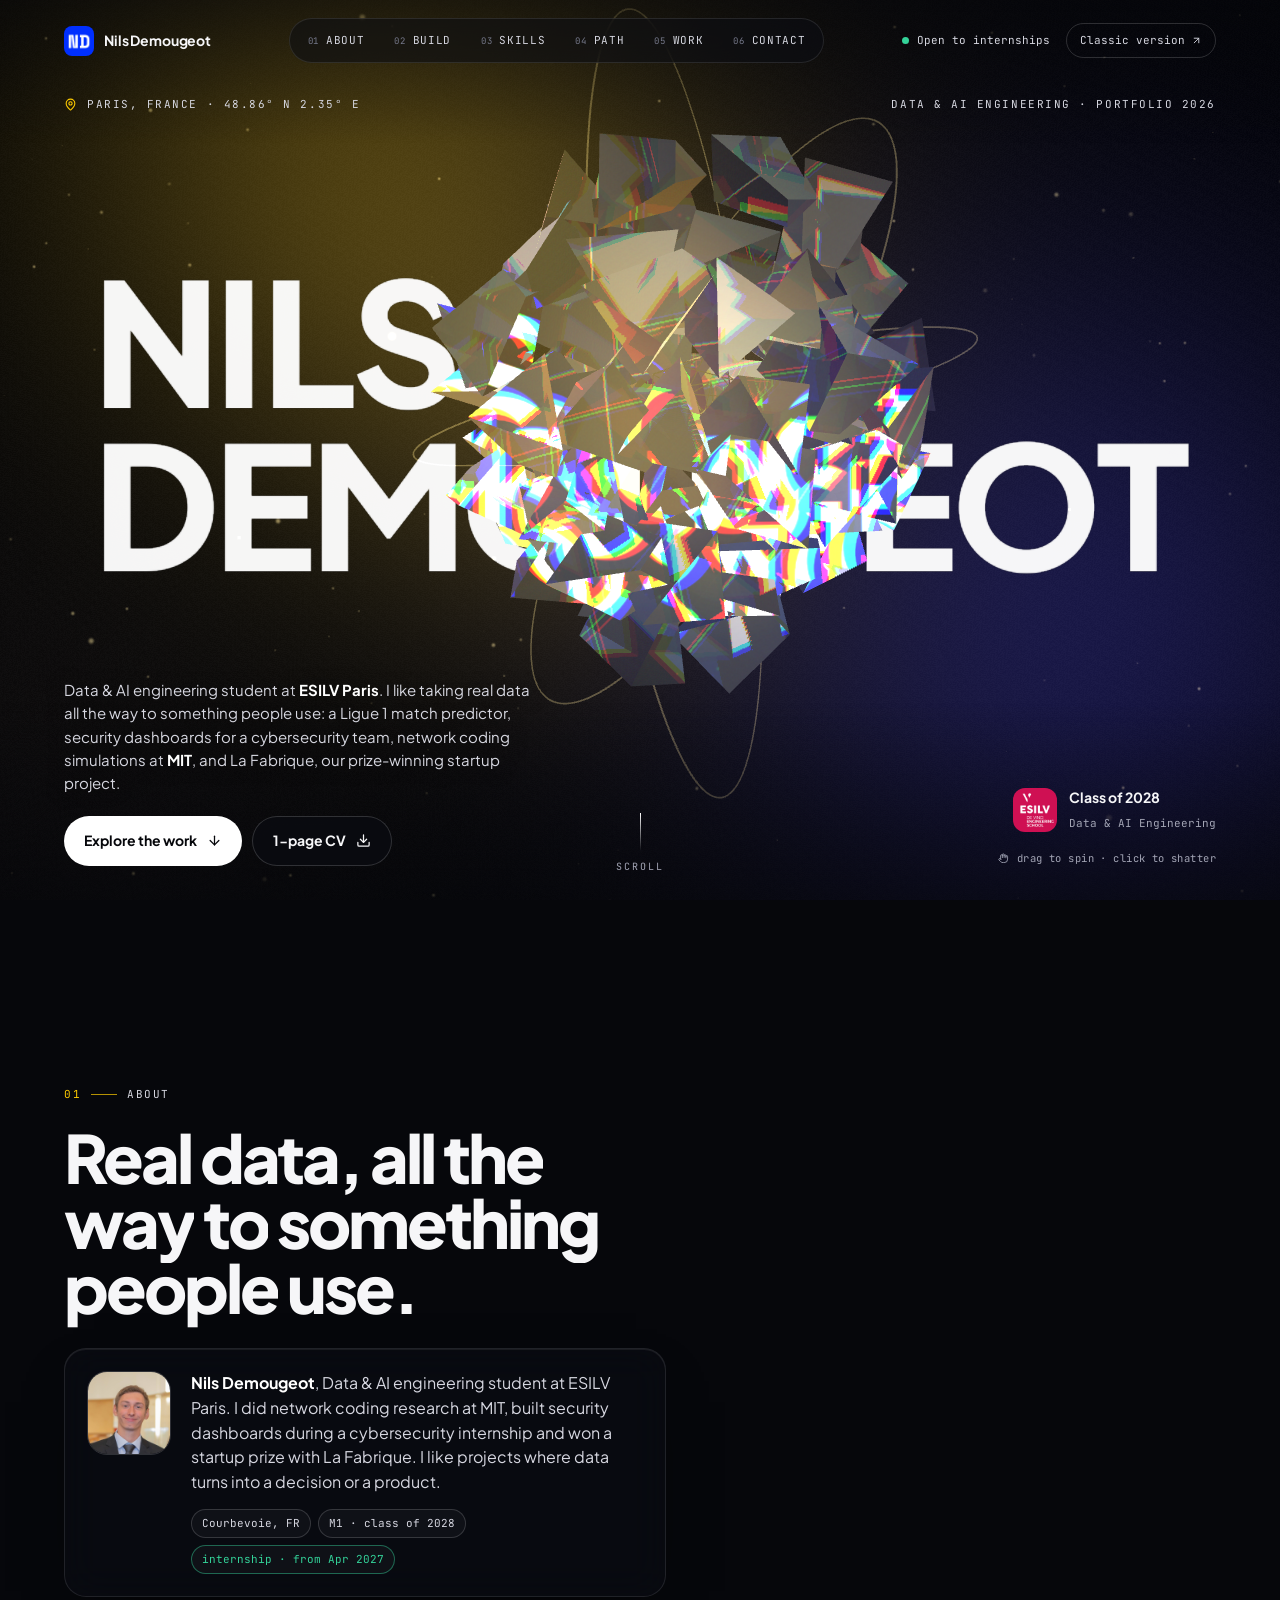
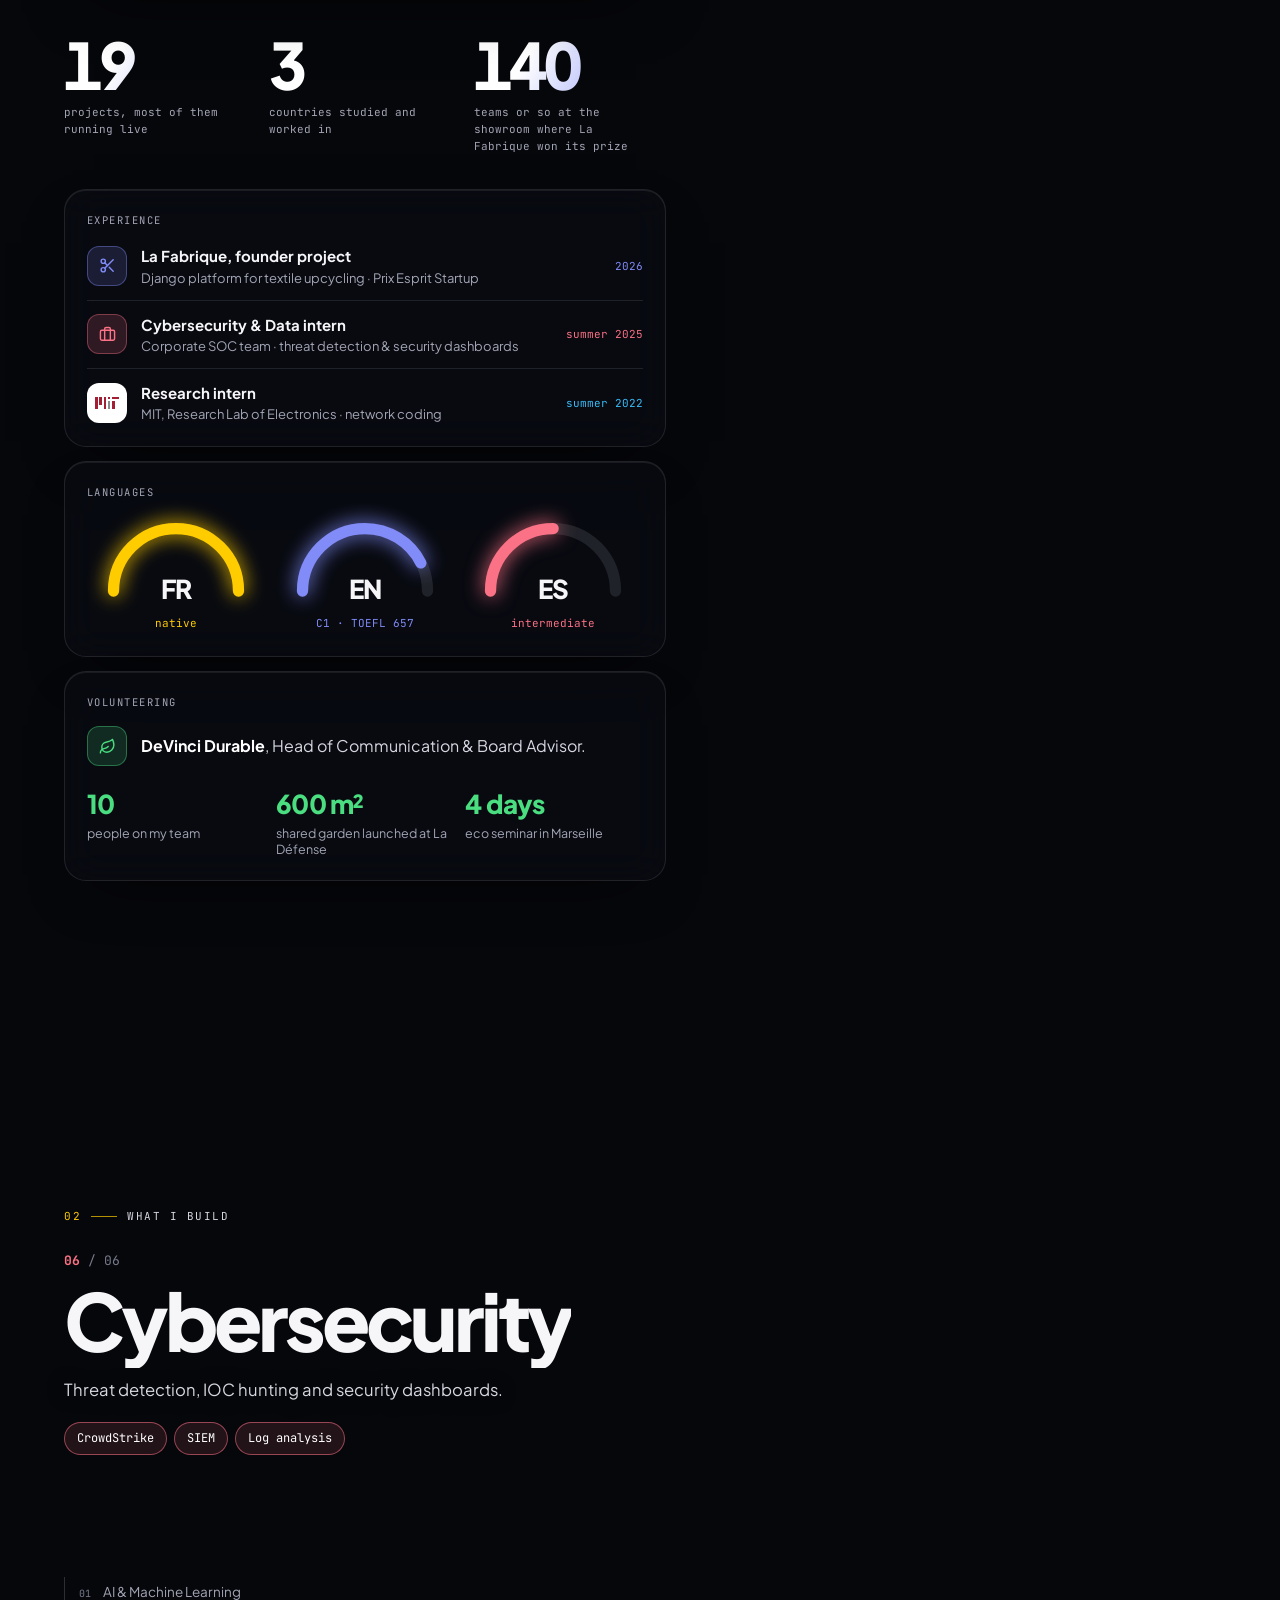
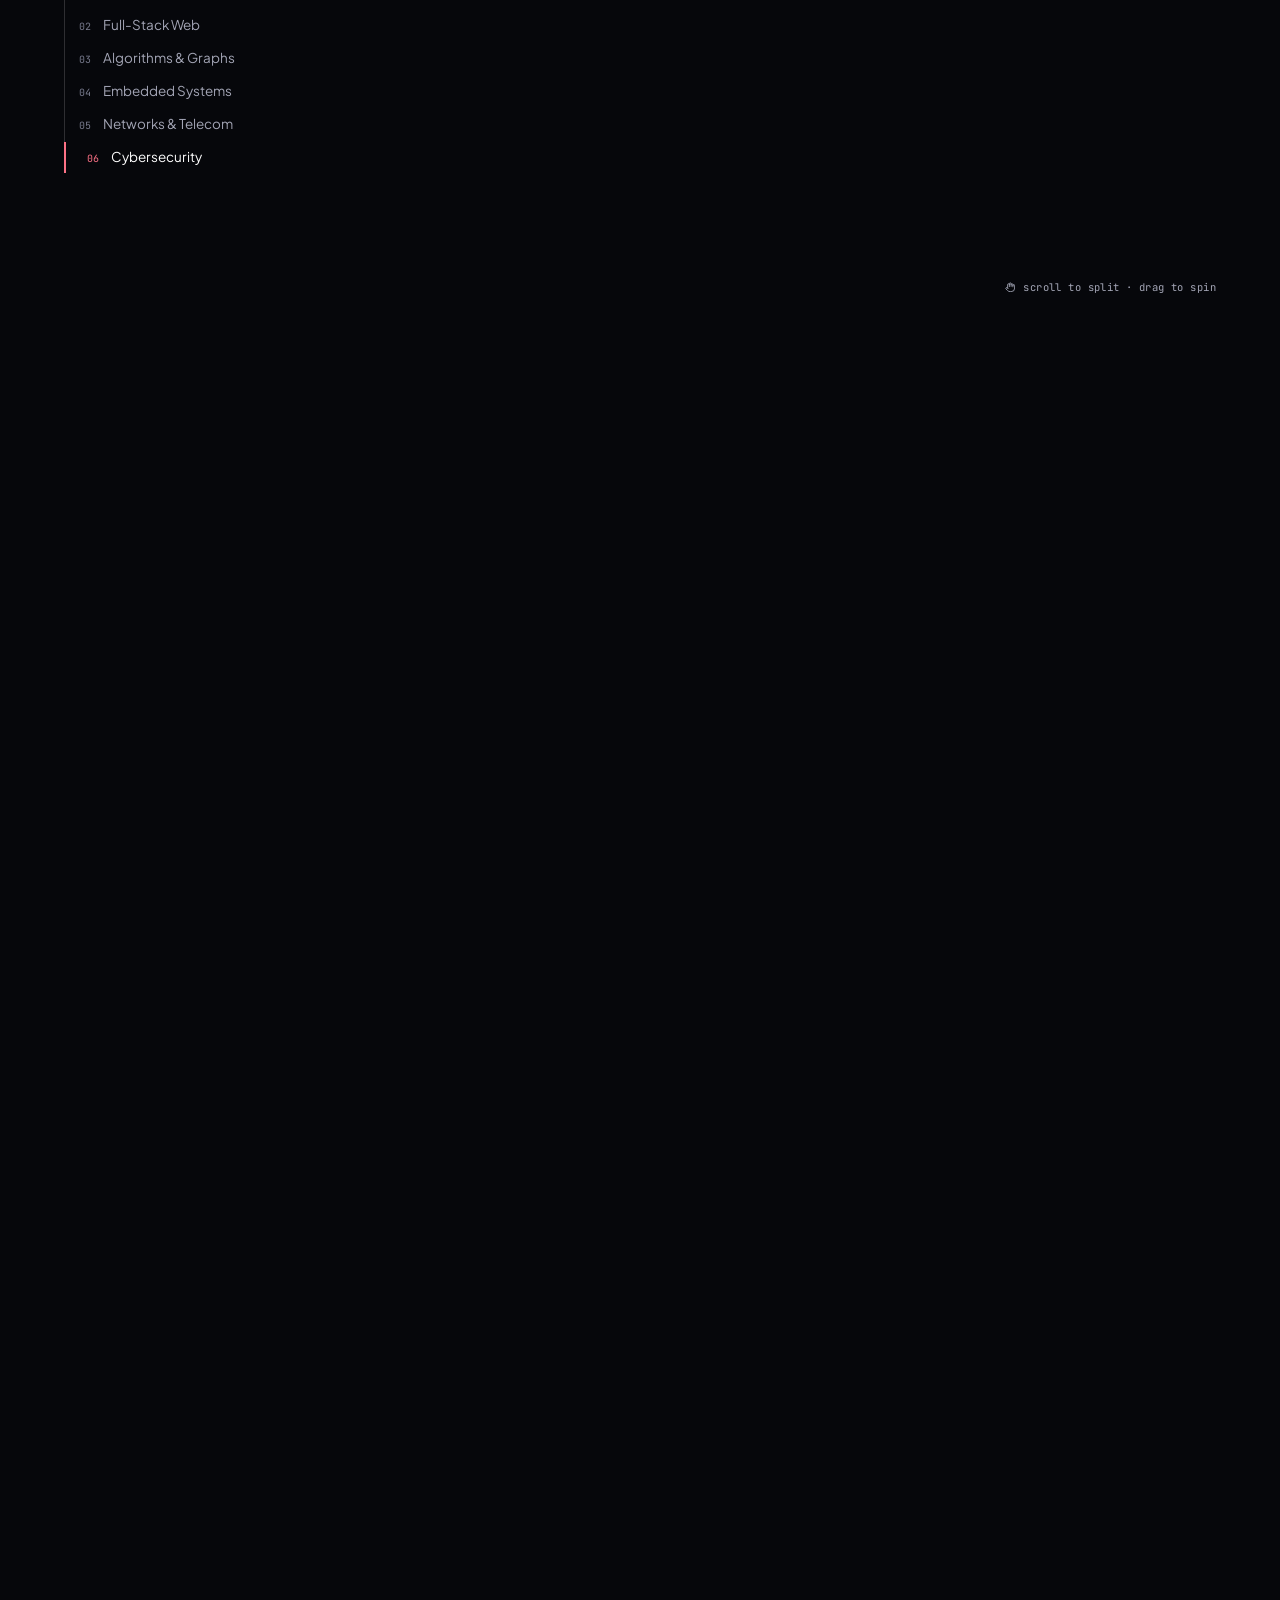
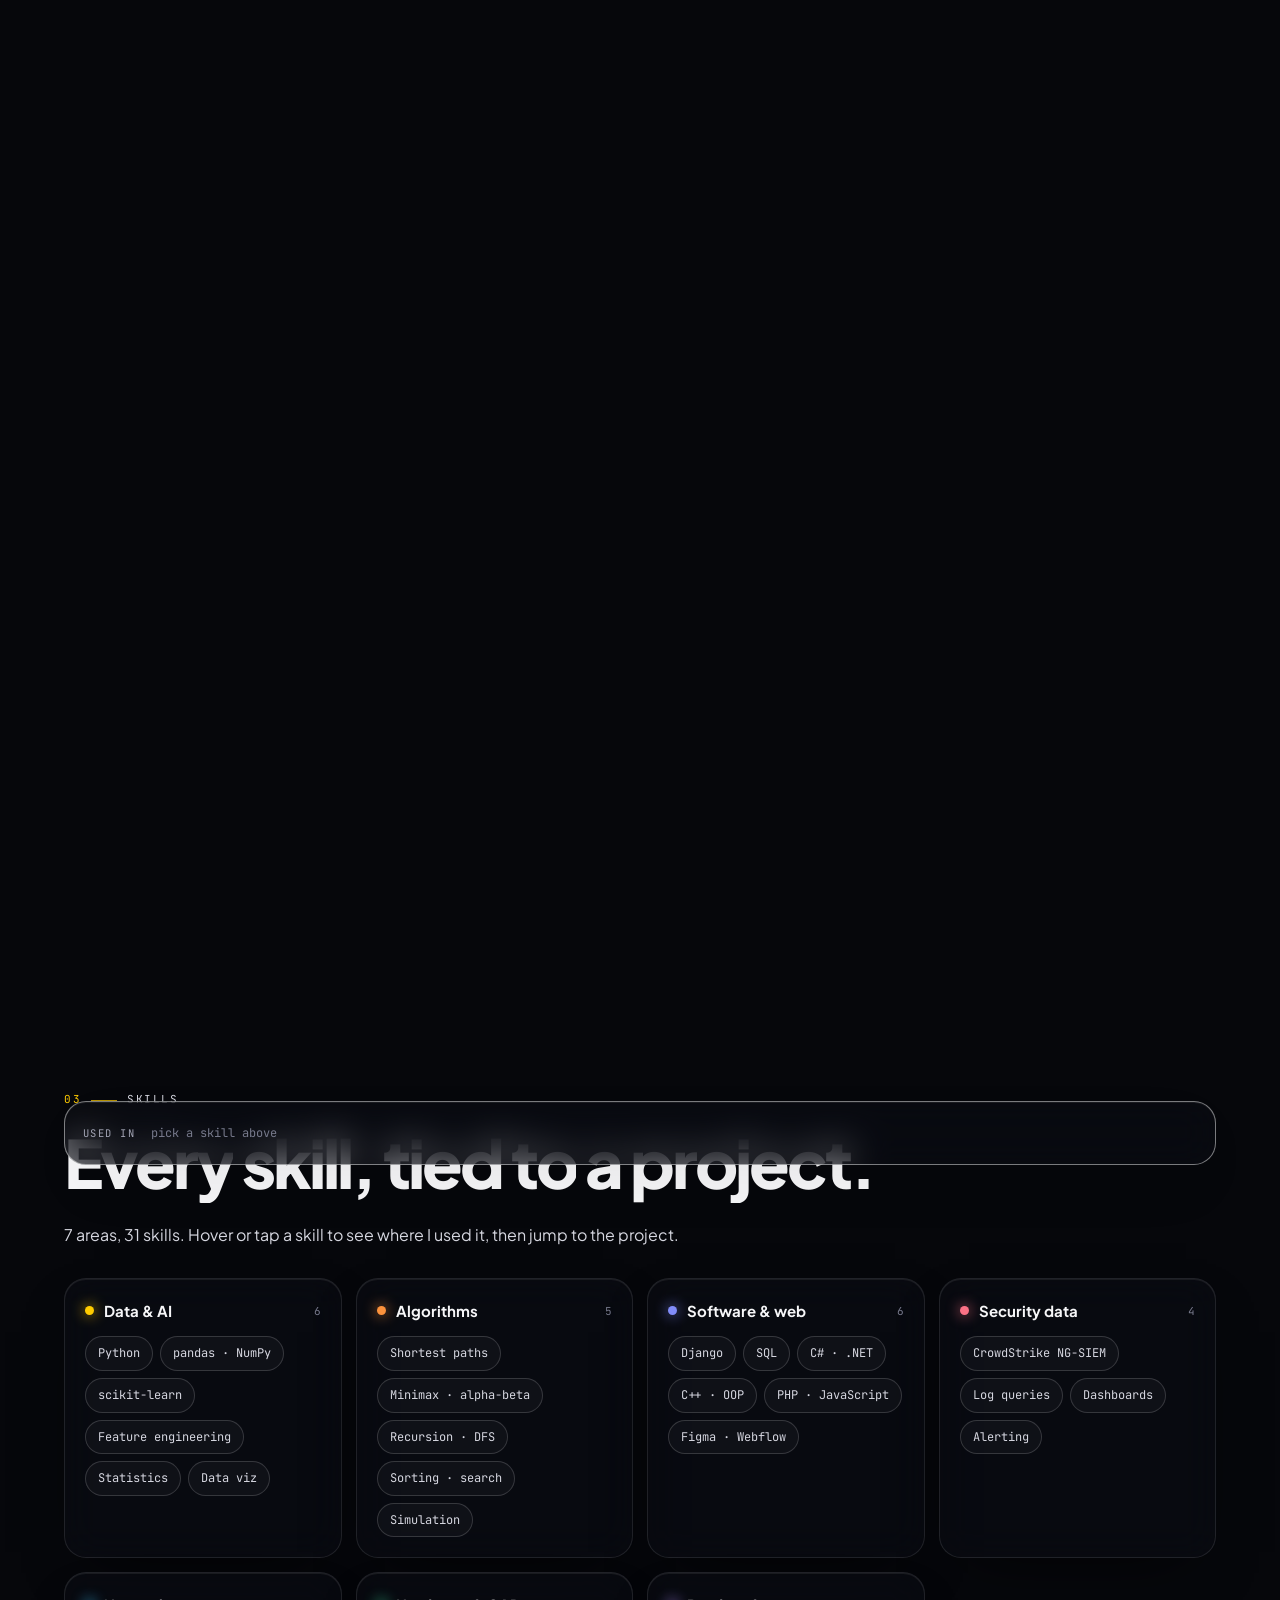
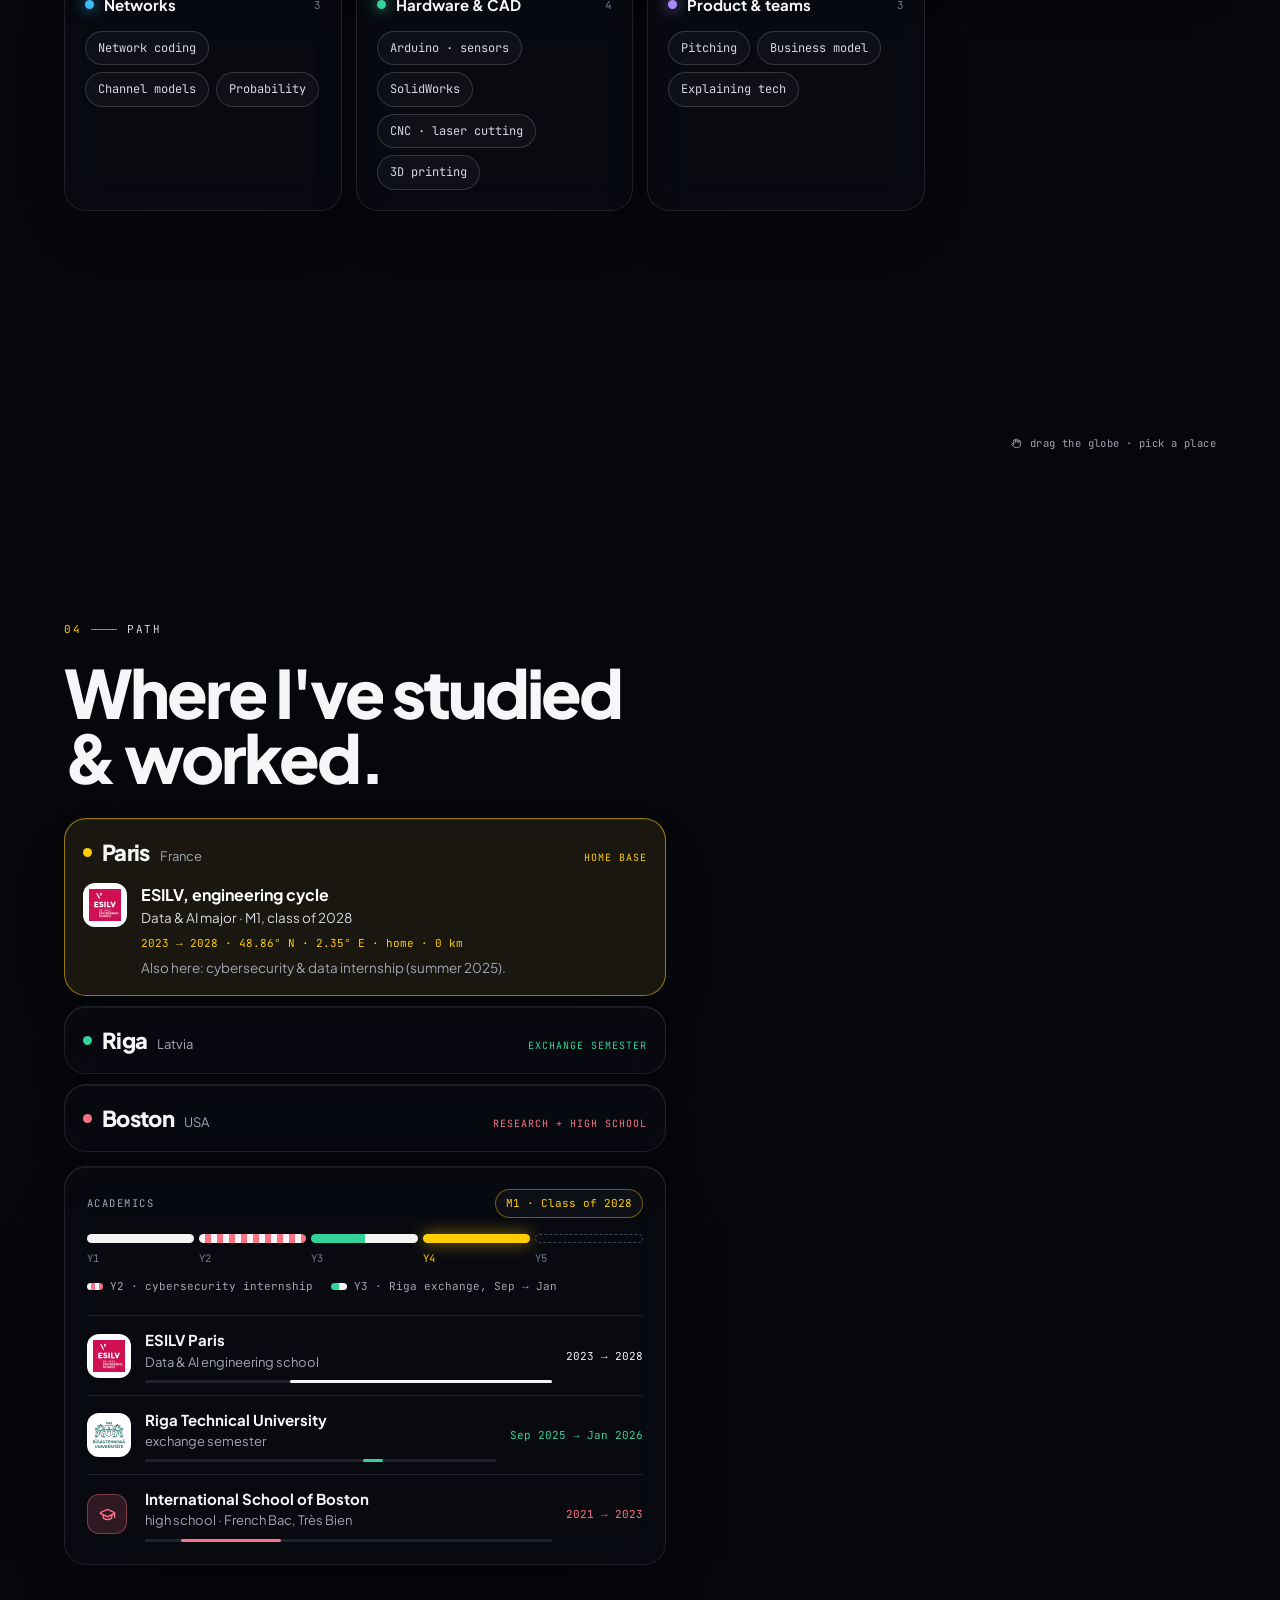
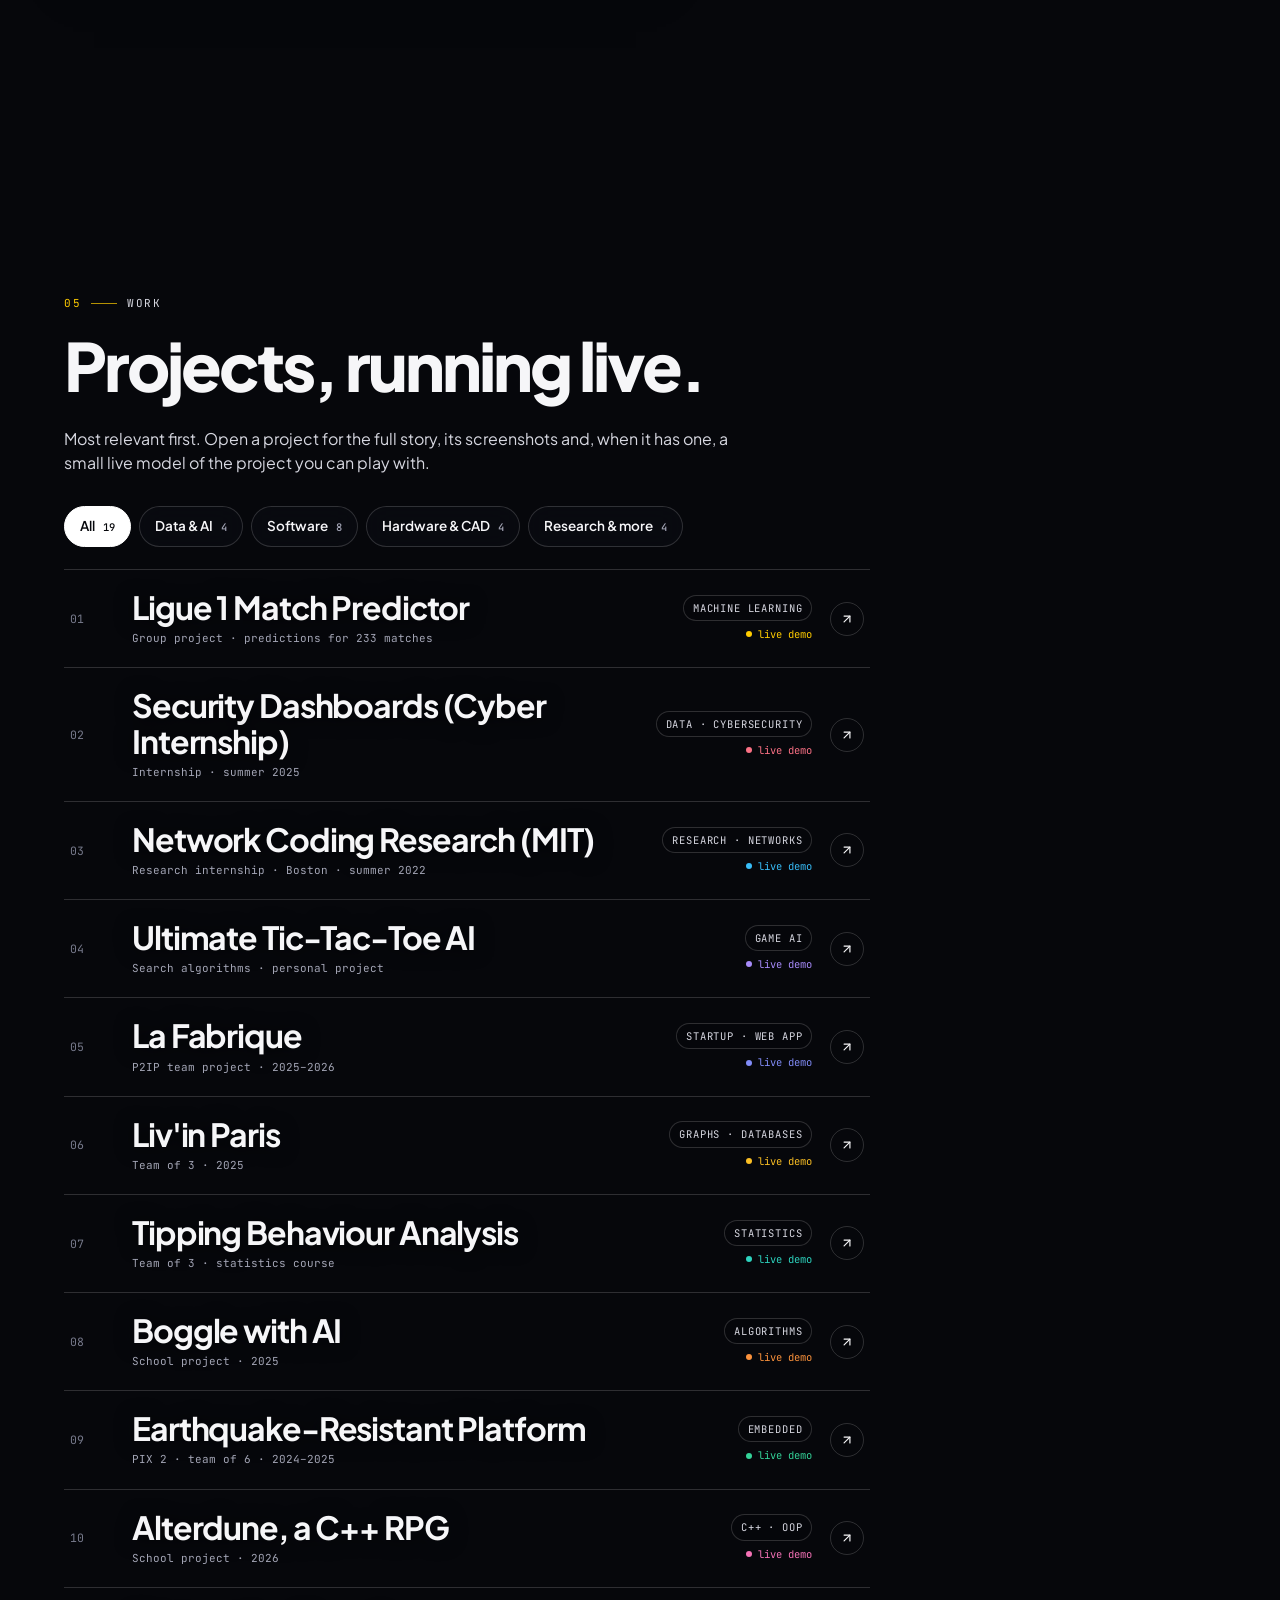
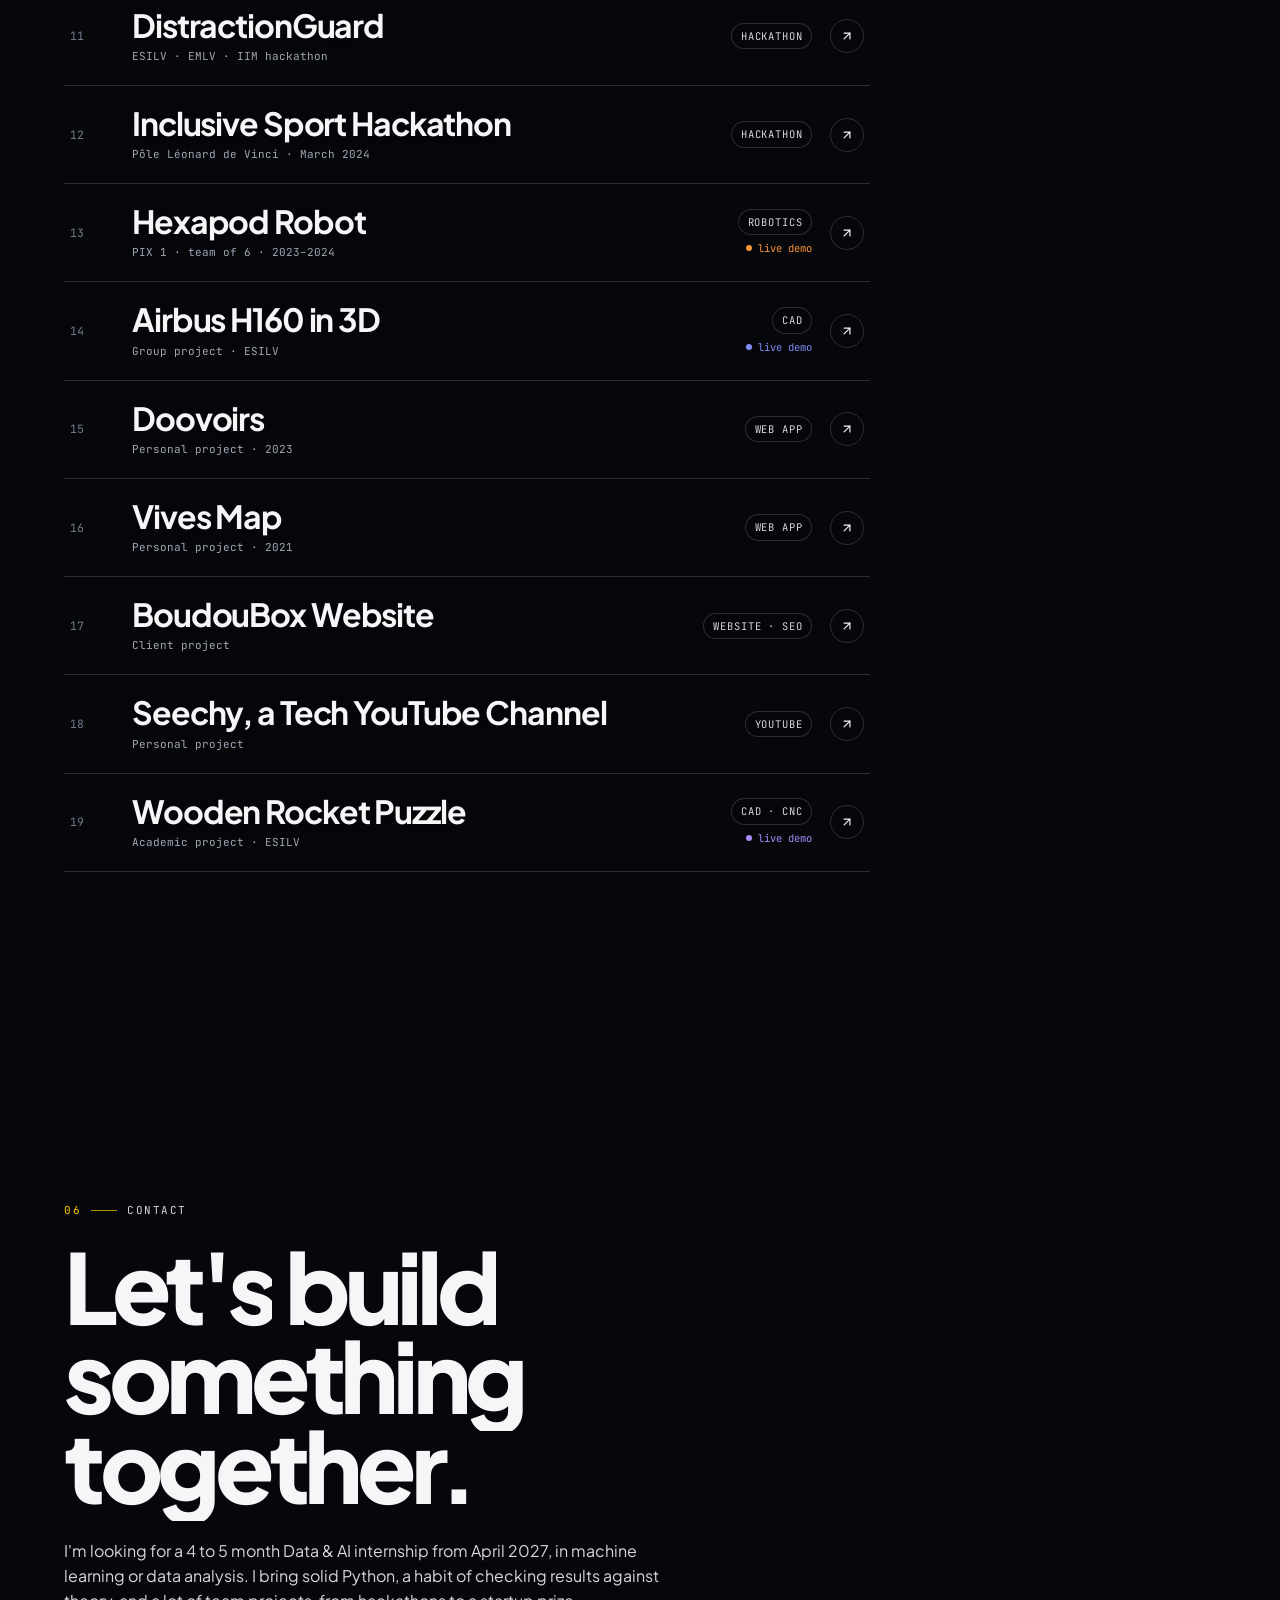
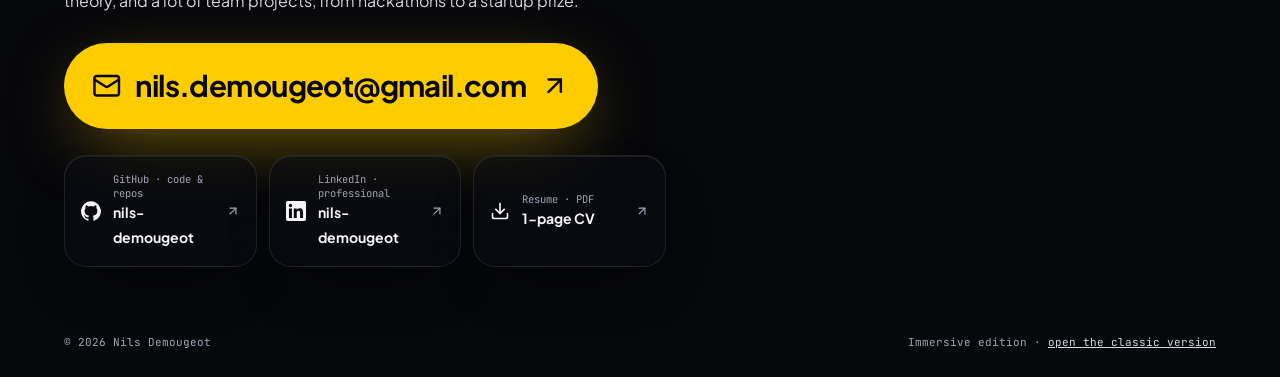
==== 3d/index.html @ b0c7eed3 "Add immersive 3D version of the portfolio under /3d/ Separate page that leaves the classic index.htm" ====
<!DOCTYPE html>
<html lang="en">
<head>
  <meta charset="utf-8">
  <meta name="viewport" content="width=device-width, initial-scale=1">
  <!-- Every relative path below resolves from the site root, so this page shares the classic site's assets (fonts, images, demos, data). -->
  <base href="../">
  <title>Nils Demougeot · Immersive Portfolio</title>
  <meta name="description" content="Immersive 3D version of Nils Demougeot's portfolio: Data & AI engineering student at ESILV Paris.">
  <meta name="author" content="Nils Demougeot">
  <!-- Alternate design of the main page: keep search engines on the classic version. -->
  <meta name="robots" content="noindex, follow">
  <link rel="canonical" href="https://nils-demougeot.github.io/">
  <meta name="theme-color" content="#06070b">
  <link rel="icon" href="assets/img/logo-nd.png" type="image/png" sizes="256x256">
  <link rel="preload" href="assets/fonts/plus-jakarta-sans-latin.woff2" as="font" type="font/woff2" crossorigin>
  <link rel="preload" href="assets/fonts/jetbrains-mono-latin.woff2" as="font" type="font/woff2" crossorigin>
  <link rel="stylesheet" href="3d/css/style.css">
  <link rel="stylesheet" href="3d/css/demos.css">
  <script>document.documentElement.classList.add('js');</script>
</head>
<body>

<svg class="sprite" xmlns="http://www.w3.org/2000/svg" aria-hidden="true">
  <symbol id="i-arrow-up-right" viewBox="0 0 24 24"><path d="M7 17 17 7"/><path d="M7 7h10v10"/></symbol>
  <symbol id="i-arrow-down" viewBox="0 0 24 24"><path d="M12 5v14"/><path d="m19 12-7 7-7-7"/></symbol>
  <symbol id="i-arrow-left" viewBox="0 0 24 24"><path d="m12 19-7-7 7-7"/><path d="M19 12H5"/></symbol>
  <symbol id="i-arrow-right" viewBox="0 0 24 24"><path d="m12 5 7 7-7 7"/><path d="M5 12h14"/></symbol>
  <symbol id="i-chevron-right" viewBox="0 0 24 24"><path d="m9 18 6-6-6-6"/></symbol>
  <symbol id="i-x" viewBox="0 0 24 24"><path d="M18 6 6 18"/><path d="m6 6 12 12"/></symbol>
  <symbol id="i-download" viewBox="0 0 24 24"><path d="M21 15v4a2 2 0 0 1-2 2H5a2 2 0 0 1-2-2v-4"/><path d="m7 10 5 5 5-5"/><path d="M12 15V3"/></symbol>
  <symbol id="i-play" viewBox="0 0 24 24"><path d="M7 4.5v15a1 1 0 0 0 1.5.86l12.5-7.5a1 1 0 0 0 0-1.72L8.5 3.64A1 1 0 0 0 7 4.5z" fill="currentColor" stroke="none"/></symbol>
  <symbol id="i-refresh" viewBox="0 0 24 24"><path d="M3 12a9 9 0 1 0 9-9 9.75 9.75 0 0 0-6.74 2.74L3 8"/><path d="M3 3v5h5"/></symbol>
  <symbol id="i-mail" viewBox="0 0 24 24"><rect x="2" y="4" width="20" height="16" rx="2"/><path d="m22 7-8.97 5.7a1.94 1.94 0 0 1-2.06 0L2 7"/></symbol>
  <symbol id="i-pin" viewBox="0 0 24 24"><path d="M20 10c0 5-5.54 10.19-7.4 11.8a1 1 0 0 1-1.2 0C9.54 20.19 4 15 4 10a8 8 0 0 1 16 0"/><circle cx="12" cy="10" r="3"/></symbol>
  <symbol id="i-briefcase" viewBox="0 0 24 24"><path d="M16 20V4a2 2 0 0 0-2-2h-4a2 2 0 0 0-2 2v16"/><rect x="2" y="6" width="20" height="14" rx="2"/></symbol>
  <symbol id="i-scissors" viewBox="0 0 24 24"><circle cx="6" cy="6" r="3"/><circle cx="6" cy="18" r="3"/><path d="M20 4 8.12 15.88"/><path d="M14.47 14.48 20 20"/><path d="M8.12 8.12 12 12"/></symbol>
  <symbol id="i-leaf" viewBox="0 0 24 24"><path d="M11 20A7 7 0 0 1 9.8 6.1C15.5 5 17 4.48 19 2c1 2 2 4.18 2 8 0 5.5-4.78 10-10 10Z"/><path d="M2 21c0-3 1.85-5.36 5.08-6C9.5 14.52 12 13 13 12"/></symbol>
  <symbol id="i-cap" viewBox="0 0 24 24"><path d="M21.42 10.92a1 1 0 0 0-.02-1.84L12.83 5.18a2 2 0 0 0-1.66 0L2.6 9.08a1 1 0 0 0 0 1.83l8.57 3.91a2 2 0 0 0 1.66 0z"/><path d="M22 10v6"/><path d="M6 12.5V16a6 3 0 0 0 12 0v-3.5"/></symbol>
  <symbol id="i-hand" viewBox="0 0 24 24"><path d="M18 11V6a2 2 0 0 0-4 0v0"/><path d="M14 10V4a2 2 0 0 0-4 0v2"/><path d="M10 10.5V6a2 2 0 0 0-4 0v8"/><path d="M18 8a2 2 0 1 1 4 0v6a8 8 0 0 1-8 8h-2c-2.8 0-4.5-.86-5.99-2.34l-3.6-3.6a2 2 0 0 1 2.83-2.82L7 15"/></symbol>
  <symbol id="i-github" viewBox="0 0 24 24"><path fill="currentColor" stroke="none" d="M12 .3a12 12 0 0 0-3.8 23.38c.6.12.83-.26.83-.57L9 21.07c-3.34.72-4.04-1.61-4.04-1.61-.55-1.39-1.34-1.76-1.34-1.76-1.08-.74.09-.73.09-.73 1.2.09 1.84 1.24 1.84 1.24 1.07 1.83 2.8 1.3 3.49 1 .1-.78.42-1.31.76-1.61-2.66-.3-5.47-1.33-5.47-5.93 0-1.31.47-2.38 1.24-3.22-.14-.3-.54-1.52.1-3.18 0 0 1-.32 3.3 1.23a11.5 11.5 0 0 1 6 0c2.28-1.55 3.29-1.23 3.29-1.23.64 1.66.24 2.88.12 3.18a4.65 4.65 0 0 1 1.23 3.22c0 4.61-2.8 5.63-5.48 5.92.42.36.81 1.1.81 2.22l-.01 3.29c0 .31.2.69.82.57A12 12 0 0 0 12 .3"/></symbol>
  <symbol id="i-linkedin" viewBox="0 0 24 24"><path fill="currentColor" stroke="none" d="M20.45 20.45h-3.56v-5.57c0-1.33-.02-3.04-1.85-3.04-1.85 0-2.14 1.45-2.14 2.94v5.67H9.35V9h3.41v1.56h.05c.48-.9 1.64-1.85 3.37-1.85 3.6 0 4.27 2.37 4.27 5.46v6.28zM5.34 7.43a2.06 2.06 0 1 1 0-4.13 2.06 2.06 0 0 1 0 4.13zM7.12 20.45H3.56V9h3.56v11.45zM22.22 0H1.77C.79 0 0 .77 0 1.73v20.54C0 23.23.79 24 1.77 24h20.45c.98 0 1.78-.77 1.78-1.73V1.73C24 .77 23.2 0 22.22 0z"/></symbol>
</svg>

<!-- One WebGL canvas behind the whole page: glass crystal, giant words, globe, particles. -->
<canvas id="gl" aria-hidden="true"></canvas>
<div class="grain" aria-hidden="true"></div>

<div class="loader" id="loader" aria-hidden="true">
  <div class="loader-in">
    <span class="loader-name">Nils Demougeot</span>
    <span class="loader-num" id="loaderNum">000</span>
    <span class="loader-bar"><i id="loaderBar"></i></span>
    <span class="loader-txt">assembling the crystal</span>
  </div>
</div>

<div class="cursor" id="cursor" aria-hidden="true"><i></i><span></span></div>

<header class="nav" id="nav">
  <button type="button" class="nav-logo" data-goto="hero" aria-label="Back to top"><img src="assets/img/logo-nd.png" alt="ND" width="30" height="30"><span>Nils Demougeot</span></button>
  <nav class="nav-links" aria-label="Main">
    <button type="button" data-goto="about"><i>01</i>About</button>
    <button type="button" data-goto="build"><i>02</i>Build</button>
    <button type="button" data-goto="skills"><i>03</i>Skills</button>
    <button type="button" data-goto="path"><i>04</i>Path</button>
    <button type="button" data-goto="work"><i>05</i>Work</button>
    <button type="button" data-goto="contact"><i>06</i>Contact</button>
  </nav>
  <div class="nav-right">
    <span class="nav-status"><i></i>Open to internships</span>
    <a class="nav-classic" href="./" title="Open the classic version of this portfolio">Classic version<svg class="ic"><use href="#i-arrow-up-right"/></svg></a>
    <button type="button" class="nav-burger" id="burger" aria-label="Open menu" aria-expanded="false"><i></i><i></i></button>
  </div>
</header>

<div class="menu" id="menu" hidden>
  <nav aria-label="Mobile">
    <button type="button" data-goto="about"><i>01</i>About</button>
    <button type="button" data-goto="build"><i>02</i>Build</button>
    <button type="button" data-goto="skills"><i>03</i>Skills</button>
    <button type="button" data-goto="path"><i>04</i>Path</button>
    <button type="button" data-goto="work"><i>05</i>Work</button>
    <button type="button" data-goto="contact"><i>06</i>Contact</button>
  </nav>
  <a class="menu-classic" href="./">Classic version<svg class="ic"><use href="#i-arrow-up-right"/></svg></a>
</div>

<aside class="hud" aria-hidden="true">
  <span class="hud-idx" id="hudIdx">00</span>
  <span class="hud-line"><i id="hudBar"></i></span>
  <span class="hud-lbl" id="hudLbl">Intro</span>
</aside>

<main>
  <!-- 00 · Hero: the name is drawn in WebGL behind the crystal (refracted through it); the h1 stays for readers and as fallback. -->
  <section class="hero" id="hero" data-spin data-cursor="drag">
    <div class="hero-top">
      <span class="eyebrow" data-reveal><svg class="ic"><use href="#i-pin"/></svg>Paris, France · 48.86° N 2.35° E</span>
      <span class="eyebrow hero-role" data-reveal>Data &amp; AI Engineering · Portfolio 2026</span>
    </div>
    <h1 class="hero-title"><span>Nils</span> <span>Demougeot</span></h1>
    <div class="hero-bottom">
      <div class="hero-lead" data-reveal>
        <p>Data &amp; AI engineering student at <strong>ESILV Paris</strong>. I like taking real data all the way to something people use: a Ligue 1 match predictor, security dashboards for a cybersecurity team, network coding simulations at <strong>MIT</strong>, and La Fabrique, our prize-winning startup project.</p>
        <div class="hero-cta">
          <button type="button" class="btn btn-solid" data-goto="work" data-magnet>Explore the work<svg class="ic"><use href="#i-arrow-down"/></svg></button>
          <a class="btn btn-ghost" href="assets/cv/Resume_Nils_Demougeot.pdf" download="Resume_Nils_Demougeot.pdf" data-magnet>1-page CV<svg class="ic"><use href="#i-download"/></svg></a>
        </div>
      </div>
      <div class="hero-side" data-reveal>
        <div class="school">
          <span class="school-logo"><img src="assets/img/logos/esilv.png" alt="ESILV, De Vinci Engineering School" width="44" height="44"></span>
          <div><b>Class of 2028</b><span>Data &amp; AI Engineering</span></div>
        </div>
        <span class="hint"><svg class="ic"><use href="#i-hand"/></svg>drag to spin · click to shatter</span>
      </div>
    </div>
    <span class="scroll-hint" aria-hidden="true"><i></i>scroll</span>
  </section>

  <!-- 01 · About -->
  <section class="sec about" id="about">
    <div class="col">
      <span class="eyebrow" data-reveal><i>01</i>About</span>
      <h2 class="h-xl" data-split>Real data, all the way to something people use.</h2>
      <div class="who glass" data-reveal data-tilt>
        <img class="who-img" src="assets/img/avatar.jpg" alt="Nils Demougeot" width="96" height="96" loading="lazy">
        <div>
          <p><strong>Nils Demougeot</strong>, Data &amp; AI engineering student at ESILV Paris. I did network coding research at MIT, built security dashboards during a cybersecurity internship and won a startup prize with La Fabrique. I like projects where data turns into a decision or a product.</p>
          <div class="pills"><span>Courbevoie, FR</span><span>M1 · class of 2028</span><span class="ok">internship · from Apr 2027</span></div>
        </div>
      </div>

      <div class="stats" data-reveal>
        <div><b data-count="19">19</b><span>projects, most of them running live</span></div>
        <div><b data-count="3">3</b><span>countries studied and worked in</span></div>
        <div><b data-count="140">140</b><span>teams or so at the showroom where La Fabrique won its prize</span></div>
      </div>

      <div class="cards">
        <article class="glass card xp" data-reveal data-tilt>
          <span class="card-lbl">Experience</span>
          <div class="xp-row" style="--c:#818cf8"><span class="xp-ic"><svg class="ic"><use href="#i-scissors"/></svg></span><div><b>La Fabrique, founder project</b><span>Django platform for textile upcycling · Prix Esprit Startup</span></div><em>2026</em></div>
          <div class="xp-row" style="--c:#fb7185"><span class="xp-ic"><svg class="ic"><use href="#i-briefcase"/></svg></span><div><b>Cybersecurity &amp; Data intern</b><span>Corporate SOC team · threat detection &amp; security dashboards</span></div><em>summer 2025</em></div>
          <div class="xp-row" style="--c:#38bdf8"><span class="xp-ic logo"><img src="assets/img/logos/mit.svg" alt="MIT"></span><div><b>Research intern</b><span>MIT, Research Lab of Electronics · network coding</span></div><em>summer 2022</em></div>
        </article>

        <article class="glass card lang" data-reveal data-tilt>
          <span class="card-lbl">Languages</span>
          <div class="gauges">
            <div class="gauge" style="--c:#FFCC00;--p:1"><svg viewBox="0 0 120 66"><path d="M10,60 A50,50 0 0 1 110,60"/><path class="g" d="M10,60 A50,50 0 0 1 110,60"/></svg><b>FR</b><span>native</span></div>
            <div class="gauge" style="--c:#818cf8;--p:.85"><svg viewBox="0 0 120 66"><path d="M10,60 A50,50 0 0 1 110,60"/><path class="g" d="M10,60 A50,50 0 0 1 110,60"/></svg><b>EN</b><span>C1 · TOEFL 657</span></div>
            <div class="gauge" style="--c:#fb7185;--p:.5"><svg viewBox="0 0 120 66"><path d="M10,60 A50,50 0 0 1 110,60"/><path class="g" d="M10,60 A50,50 0 0 1 110,60"/></svg><b>ES</b><span>intermediate</span></div>
          </div>
        </article>

        <article class="glass card vol" data-reveal data-tilt style="--c:#4ade80">
          <span class="card-lbl">Volunteering</span>
          <p><span class="xp-ic"><svg class="ic"><use href="#i-leaf"/></svg></span><span><strong>DeVinci Durable</strong>, Head of Communication &amp; Board Advisor.</span></p>
          <div class="vol-stats">
            <div><b>10</b><span>people on my team</span></div>
            <div><b>600 m²</b><span>shared garden launched at La Défense</span></div>
            <div><b>4 days</b><span>eco seminar in Marseille</span></div>
          </div>
        </article>
      </div>
    </div>
  </section>

  <!-- 02 · What I build: pinned; scrolling walks through the six clusters, and the crystal splits one cluster out at a time. -->
  <section class="build" id="build">
    <div class="build-sticky" data-spin data-cursor="drag">
      <div class="build-col">
        <span class="eyebrow"><i>02</i>What I build</span>
        <div class="build-main" id="buildMain" aria-live="polite"></div>
        <ol class="build-list" id="buildList"></ol>
      </div>
      <span class="hint build-hint"><svg class="ic"><use href="#i-hand"/></svg>scroll to split · drag to spin</span>
    </div>
  </section>

  <!-- 03 · Skills -->
  <section class="sec skills" id="skills">
    <div class="wide">
      <span class="eyebrow" data-reveal><i>03</i>Skills</span>
      <h2 class="h-xl" data-split>Every skill, tied to a project.</h2>
      <p class="sec-lead" data-reveal><span id="skillCount"></span> Hover or tap a skill to see where I used it, then jump to the project.</p>
      <div class="skill-grid" id="skillGrid"></div>
      <div class="skill-used glass" id="skillUsed" aria-live="polite"><span class="card-lbl">Used in</span><div class="skill-used-list"><em>pick a skill above</em></div></div>
    </div>
  </section>

  <!-- 04 · Path: globe + education -->
  <section class="sec path" id="path">
    <div class="col">
      <span class="eyebrow" data-reveal><i>04</i>Path</span>
      <h2 class="h-xl" data-split>Where I've studied &amp; worked.</h2>
      <div class="places" id="places" data-reveal>
        <button type="button" class="place glass is-on" data-place="paris" style="--c:#FFCC00">
          <span class="place-top"><i></i><b>Paris</b><small>France</small><em>HOME BASE</em></span>
          <span class="place-body"><span class="place-logo"><img src="assets/img/logos/esilv.png" alt=""></span><span><strong>ESILV, engineering cycle</strong><span>Data &amp; AI major · M1, class of 2028</span><span class="place-meta">2023 → 2028 · 48.86° N · 2.35° E · home · 0 km</span><span class="place-extra">Also here: cybersecurity &amp; data internship (summer 2025).</span></span></span>
        </button>
        <button type="button" class="place glass" data-place="riga" style="--c:#34d399">
          <span class="place-top"><i></i><b>Riga</b><small>Latvia</small><em>EXCHANGE SEMESTER</em></span>
          <span class="place-body"><span class="place-logo"><img src="assets/img/logos/rtu.svg" alt=""></span><span><strong>Riga Technical University</strong><span>Telecommunications &amp; data transmission</span><span class="place-meta">Aug 2025 → Jan 2026 · 56.95° N · 24.11° E · ≈ 1,700 km from Paris</span><span class="place-extra">One semester abroad during the engineering cycle.</span></span></span>
        </button>
        <button type="button" class="place glass" data-place="boston" style="--c:#fb7185">
          <span class="place-top"><i></i><b>Boston</b><small>USA</small><em>RESEARCH + HIGH SCHOOL</em></span>
          <span class="place-body"><span class="place-logo"><img src="assets/img/logos/mit.svg" alt=""></span><span><strong>MIT, Research Lab of Electronics</strong><span>Network Coding group · research intern</span><span class="place-meta">Jul → Aug 2022 · 42.36° N · 71.09° W · ≈ 5,500 km from Paris</span><span class="place-extra">Also here: International School of Boston (2021 → 2023), French Bac with Mention Très Bien.</span></span></span>
        </button>
      </div>

      <article class="glass card acad" data-reveal data-tilt>
        <div class="acad-head"><span class="card-lbl">Academics</span><span class="badge">M1 · Class of 2028</span></div>
        <div class="years">
          <div class="years-bar"><i></i><i class="dot"></i><i class="half"></i><i class="now"></i><i class="todo"></i></div>
          <div class="years-lbl"><span>Y1</span><span>Y2</span><span>Y3</span><span class="now">Y4</span><span>Y5</span></div>
          <div class="years-legend"><span><i class="sw sw-dot"></i>Y2 · cybersecurity internship</span><span><i class="sw sw-half"></i>Y3 · Riga exchange, Sep → Jan</span></div>
        </div>
        <div class="edu">
          <div class="edu-row" style="--c:#f4f4f5;--l:35.6%;--w:64.4%"><span class="place-logo"><img src="assets/img/logos/esilv.png" alt=""></span><div><b>ESILV Paris</b><span>Data &amp; AI engineering school</span><i class="edu-bar"><i></i></i></div><em>2023 → 2028</em></div>
          <div class="edu-row" style="--c:#34d399;--l:62.2%;--w:5.5%"><span class="place-logo"><img src="assets/img/logos/rtu.svg" alt=""></span><div><b>Riga Technical University</b><span>exchange semester</span><i class="edu-bar"><i></i></i></div><em>Sep 2025 → Jan 2026</em></div>
          <div class="edu-row" style="--c:#fb7185;--l:8.9%;--w:24.4%"><span class="xp-ic"><svg class="ic"><use href="#i-cap"/></svg></span><div><b>International School of Boston</b><span>high school · French Bac, Très Bien</span><i class="edu-bar"><i></i></i></div><em>2021 → 2023</em></div>
        </div>
      </article>
    </div>
    <div class="globe-zone" data-spin data-cursor="drag" aria-hidden="true"><span class="hint"><svg class="ic"><use href="#i-hand"/></svg>drag the globe · pick a place</span></div>
  </section>

  <!-- 05 · Work -->
  <section class="sec work" id="work">
    <div class="col col-work">
      <span class="eyebrow" data-reveal><i>05</i>Work</span>
      <h2 class="h-xl" data-split>Projects, running live.</h2>
      <p class="sec-lead" data-reveal>Most relevant first. Open a project for the full story, its screenshots and, when it has one, a small live model of the project you can play with.</p>
      <div class="filters" id="filters" role="toolbar" aria-label="Filter projects" data-reveal></div>
      <div class="rows" id="rows"></div>
    </div>
  </section>

  <!-- 06 · Contact -->
  <section class="sec contact" id="contact">
    <div class="col">
      <span class="eyebrow" data-reveal><i>06</i>Contact</span>
      <h2 class="h-xxl" data-split>Let's build something together.</h2>
      <p class="sec-lead" data-reveal>I'm looking for a 4 to 5 month Data &amp; AI internship from April 2027, in machine learning or data analysis. I bring solid Python, a habit of checking results against theory, and a lot of team projects, from hackathons to a startup prize.</p>
      <a class="mail" href="mailto:nils.demougeot@gmail.com" data-reveal data-magnet data-cursor="write"><svg class="ic"><use href="#i-mail"/></svg><span>nils.demougeot@gmail.com</span><svg class="ic"><use href="#i-arrow-up-right"/></svg></a>
      <div class="elsewhere" data-reveal>
        <a class="glass" href="https://github.com/nils-demougeot" target="_blank" rel="noopener"><svg class="ic"><use href="#i-github"/></svg><span><small>GitHub · code &amp; repos</small><b>nils-demougeot</b></span><svg class="ic ext"><use href="#i-arrow-up-right"/></svg></a>
        <a class="glass" href="https://www.linkedin.com/in/nils-demougeot/" target="_blank" rel="noopener"><svg class="ic"><use href="#i-linkedin"/></svg><span><small>LinkedIn · professional</small><b>nils-demougeot</b></span><svg class="ic ext"><use href="#i-arrow-up-right"/></svg></a>
        <a class="glass" href="assets/cv/Resume_Nils_Demougeot.pdf" download="Resume_Nils_Demougeot.pdf"><svg class="ic"><use href="#i-download"/></svg><span><small>Resume · PDF</small><b>1-page CV</b></span><svg class="ic ext"><use href="#i-arrow-up-right"/></svg></a>
      </div>
    </div>
    <footer class="foot">
      <span>© 2026 Nils Demougeot</span>
      <span>Immersive edition · <a href="./">open the classic version</a></span>
    </footer>
  </section>
</main>

<!-- Hover preview of a project row -->
<div class="peek" id="peek" aria-hidden="true"><div class="peek-in"><img alt=""><span></span></div></div>

<!-- Project detail -->
<div class="detail" id="detail" role="dialog" aria-modal="true" aria-labelledby="detailTitle" hidden>
  <div class="detail-top">
    <button type="button" class="chip-btn" id="detailBack"><svg class="ic"><use href="#i-arrow-left"/></svg>All projects</button>
    <span class="detail-idx" id="detailIdx"></span>
    <div class="detail-nav">
      <button type="button" class="round-btn" id="detailPrev" aria-label="Previous project"><svg class="ic"><use href="#i-arrow-left"/></svg></button>
      <button type="button" class="round-btn" id="detailNext" aria-label="Next project"><svg class="ic"><use href="#i-arrow-right"/></svg></button>
      <button type="button" class="round-btn" id="detailClose" aria-label="Close"><svg class="ic"><use href="#i-x"/></svg></button>
    </div>
  </div>
  <div class="detail-scroll" id="detailScroll">
    <div class="detail-grid">
      <div class="detail-media" id="detailMedia"></div>
      <div class="detail-body" id="detailBody"></div>
    </div>
  </div>
</div>

<div class="zoom" id="zoom" hidden><img alt=""><button type="button" class="round-btn" aria-label="Close"><svg class="ic"><use href="#i-x"/></svg></button></div>

<noscript><style>.loader{display:none}.hero-title{position:static!important;clip:auto!important;width:auto!important;height:auto!important}</style></noscript>
<script src="assets/js/vendor/three.r128.min.js" defer></script>
<script src="assets/data/land-110m.js" defer></script>
<script src="assets/js/widgets.js" defer></script>
<script src="assets/js/demos.js" defer></script>
<script src="assets/data/galleries.js" defer></script>
<script src="3d/js/data.js" defer></script>
<script src="3d/js/scene.js" defer></script>
<script src="3d/js/app.js" defer></script>
</body>
</html>
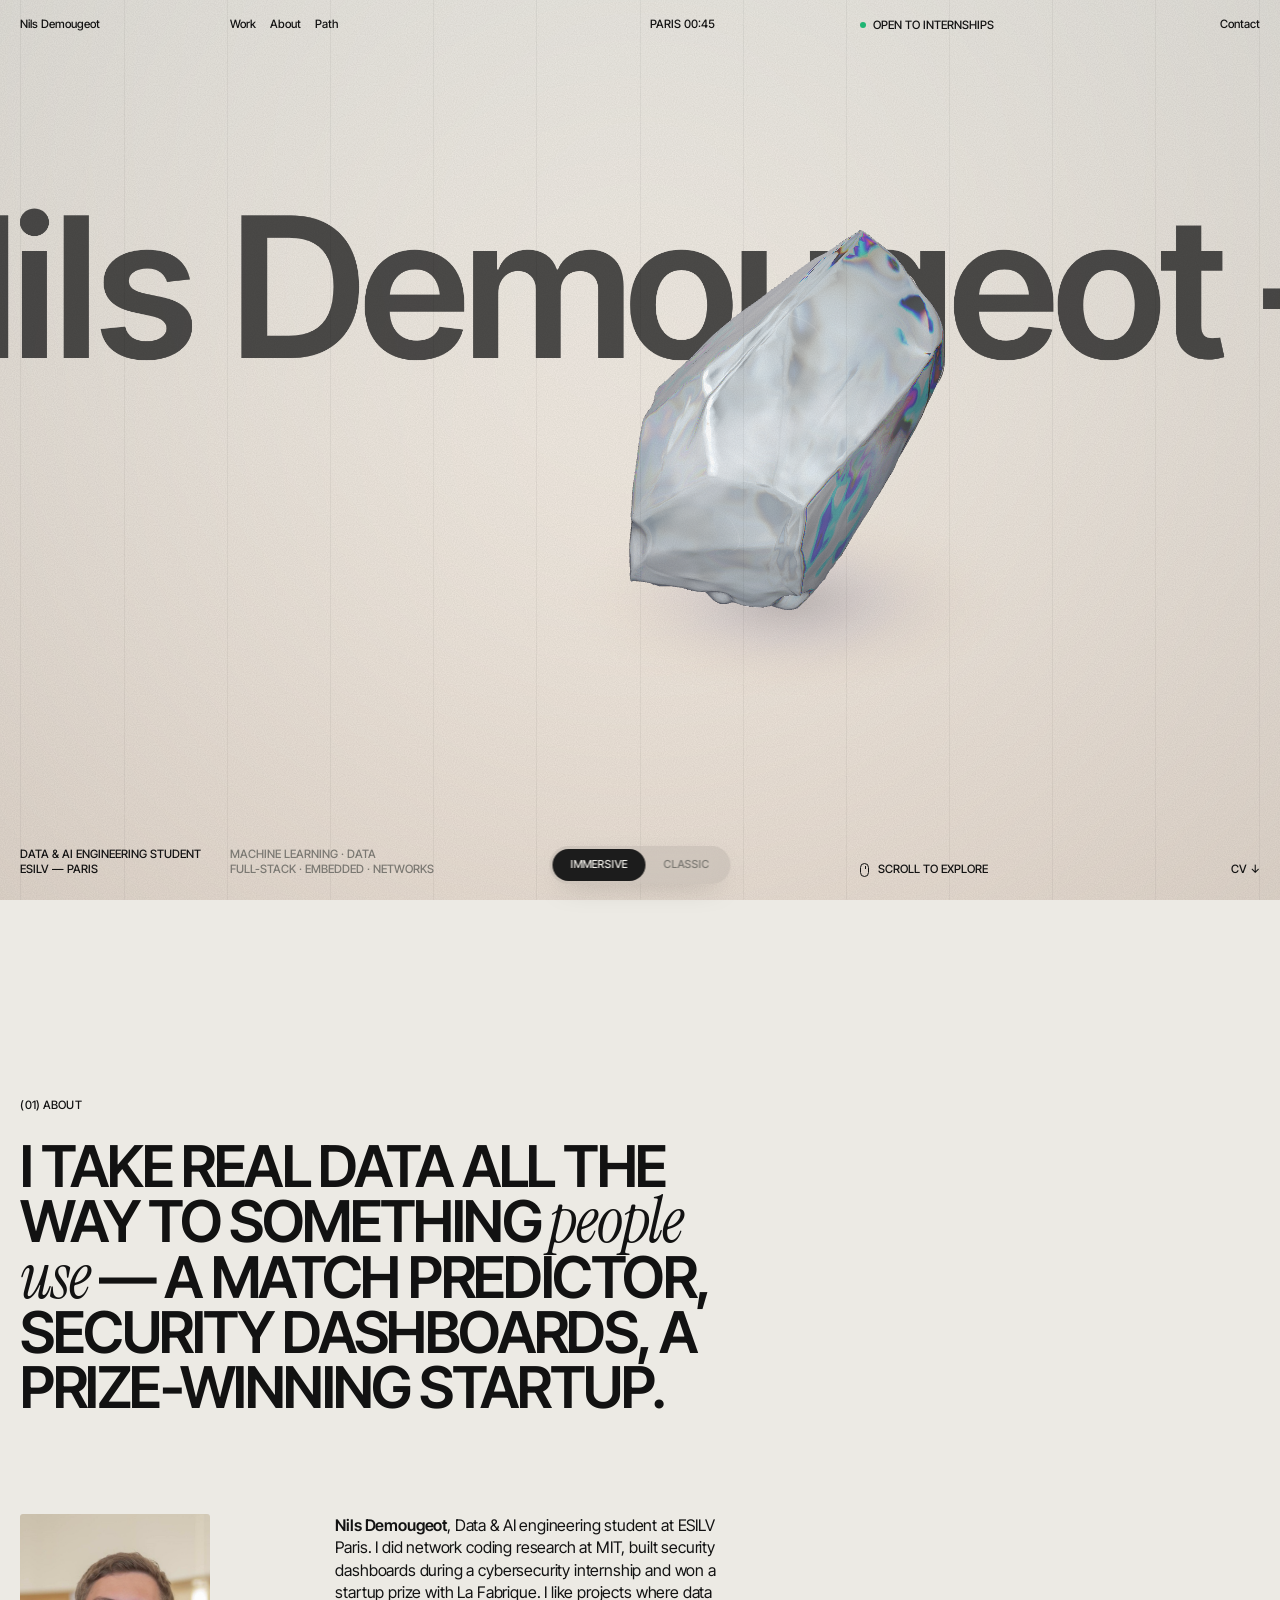
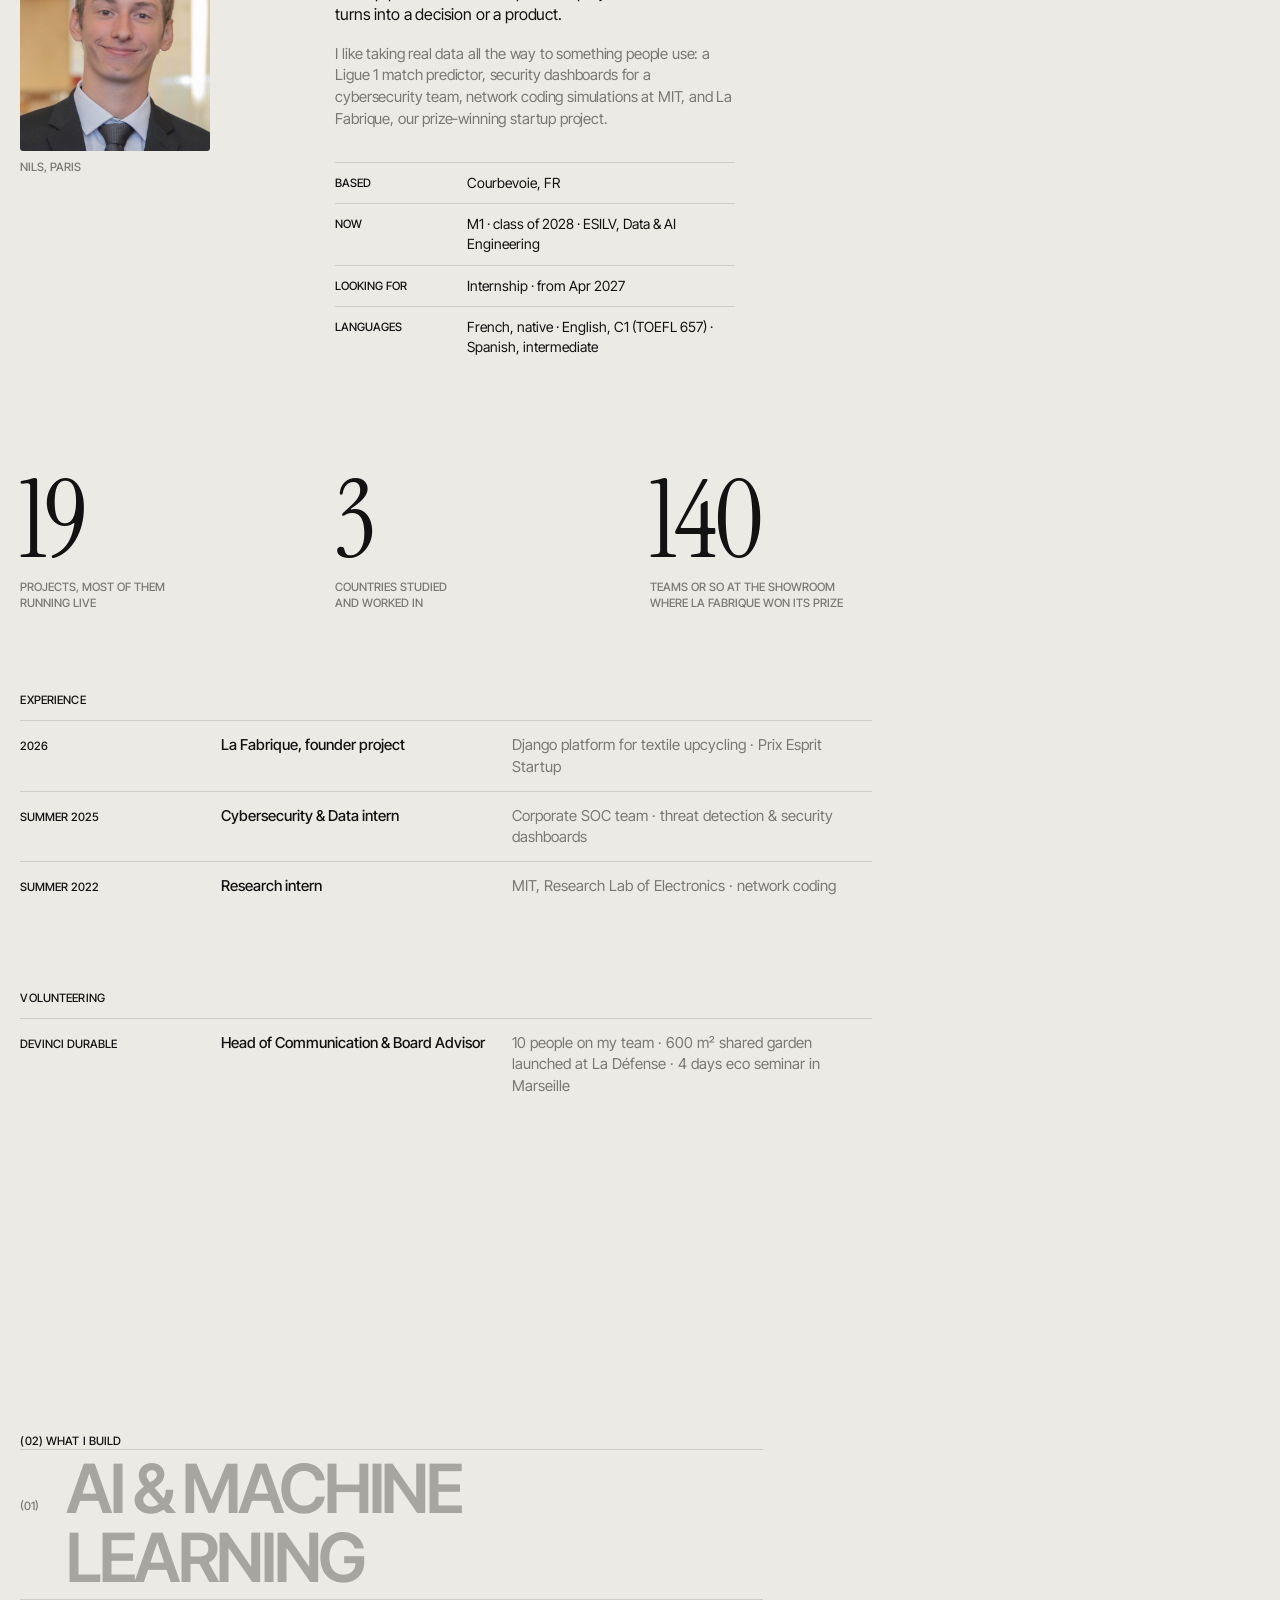
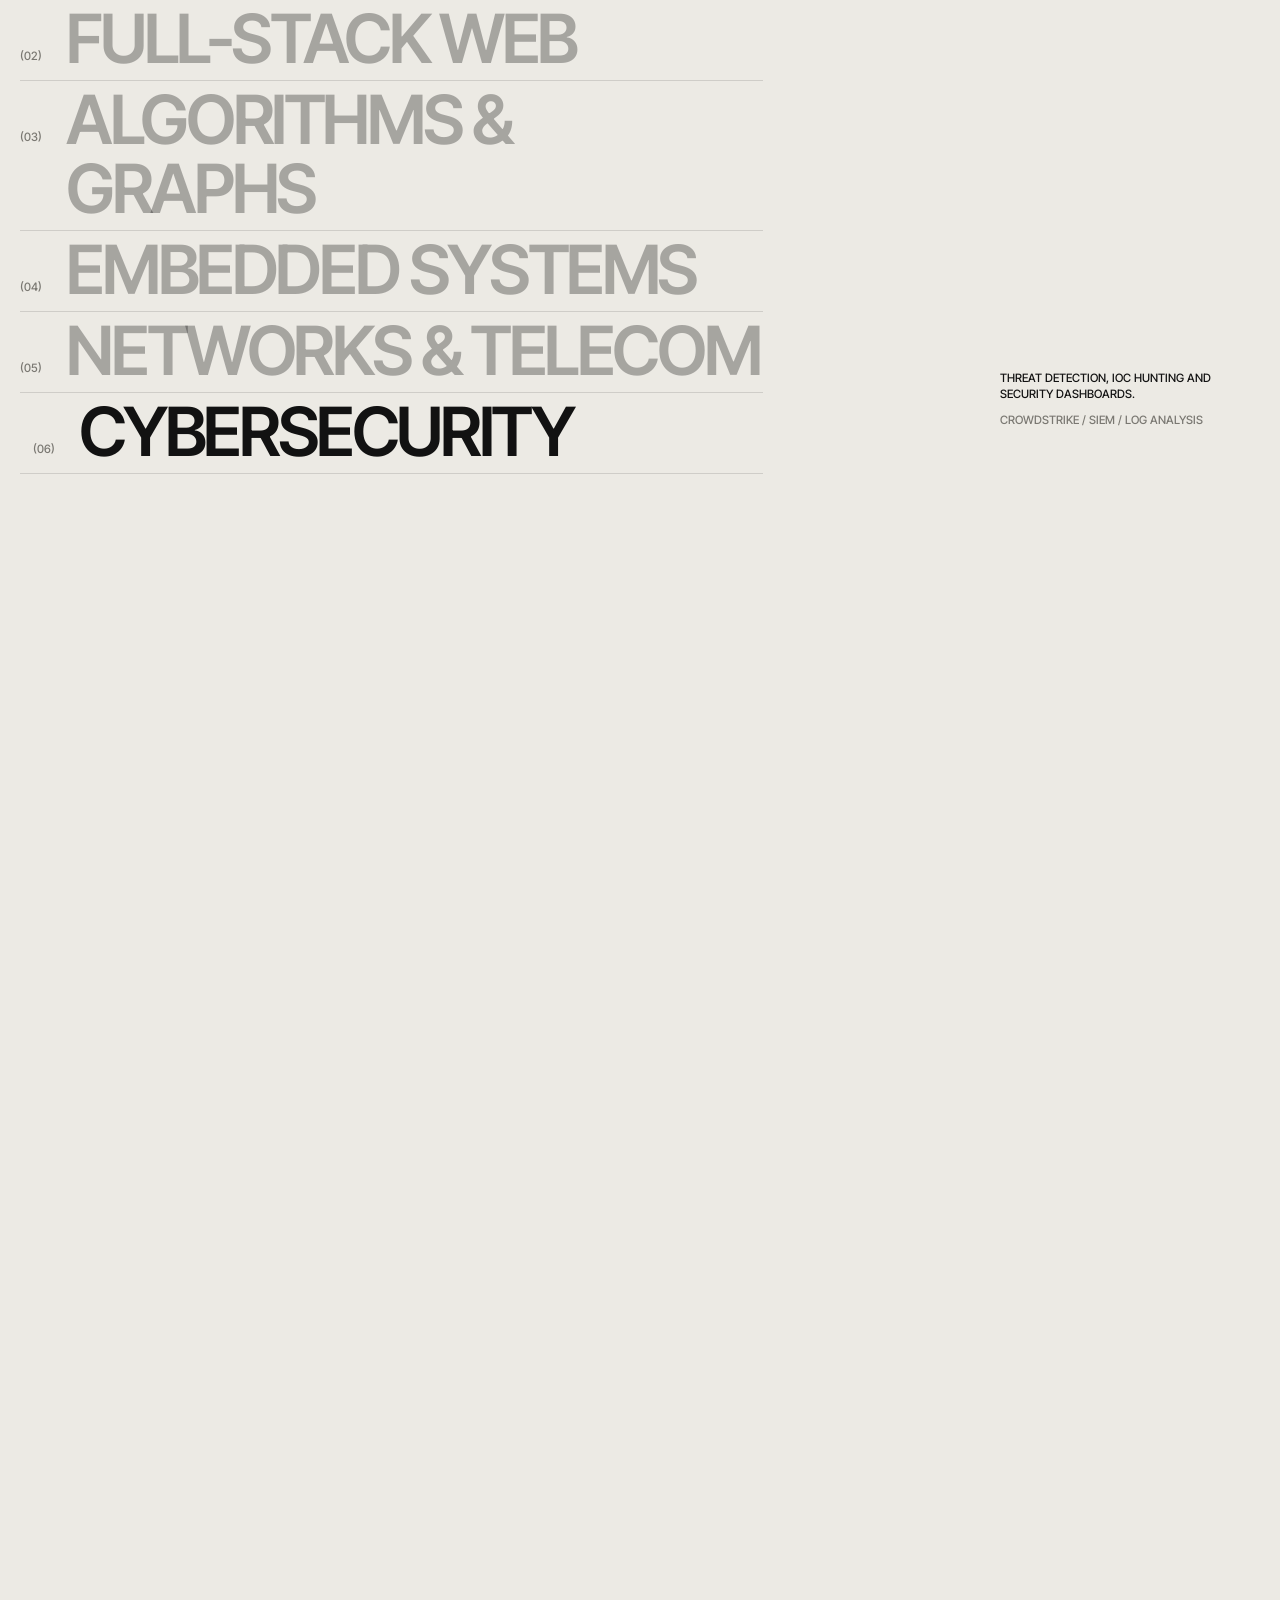
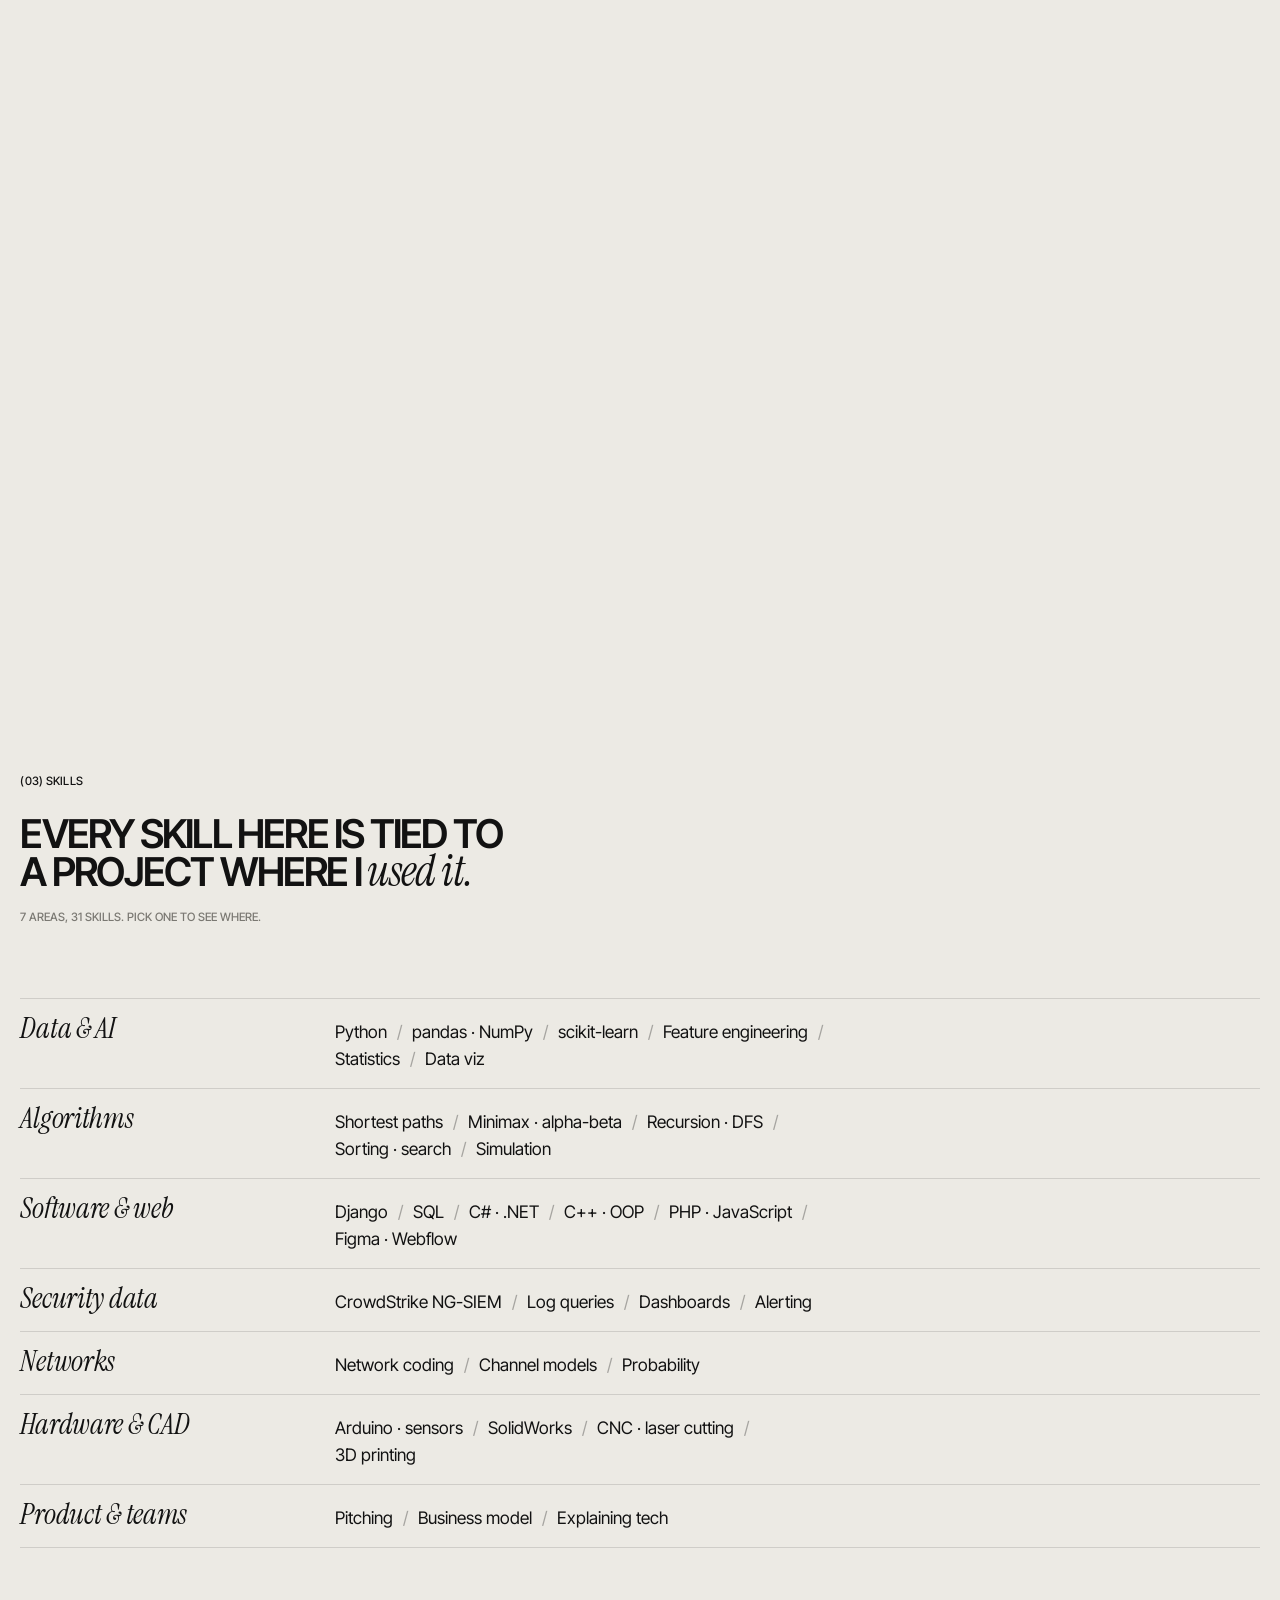
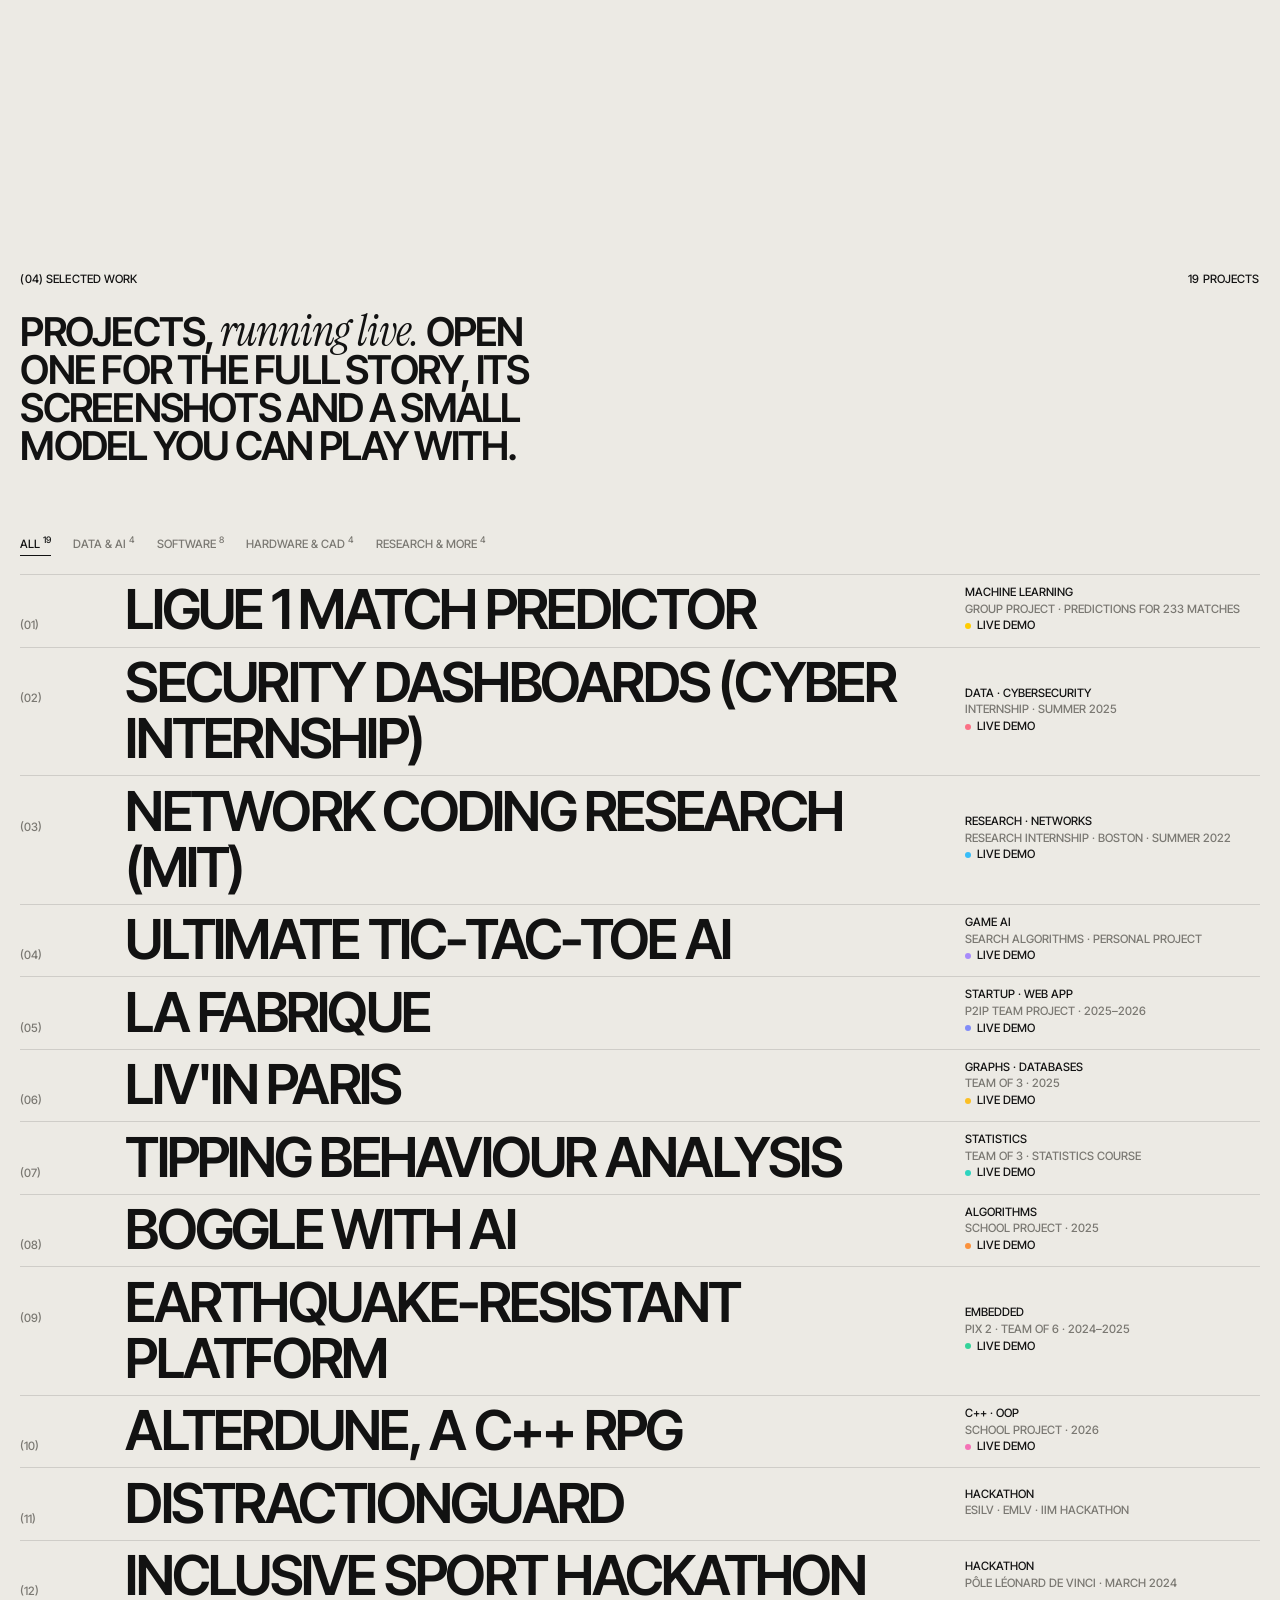
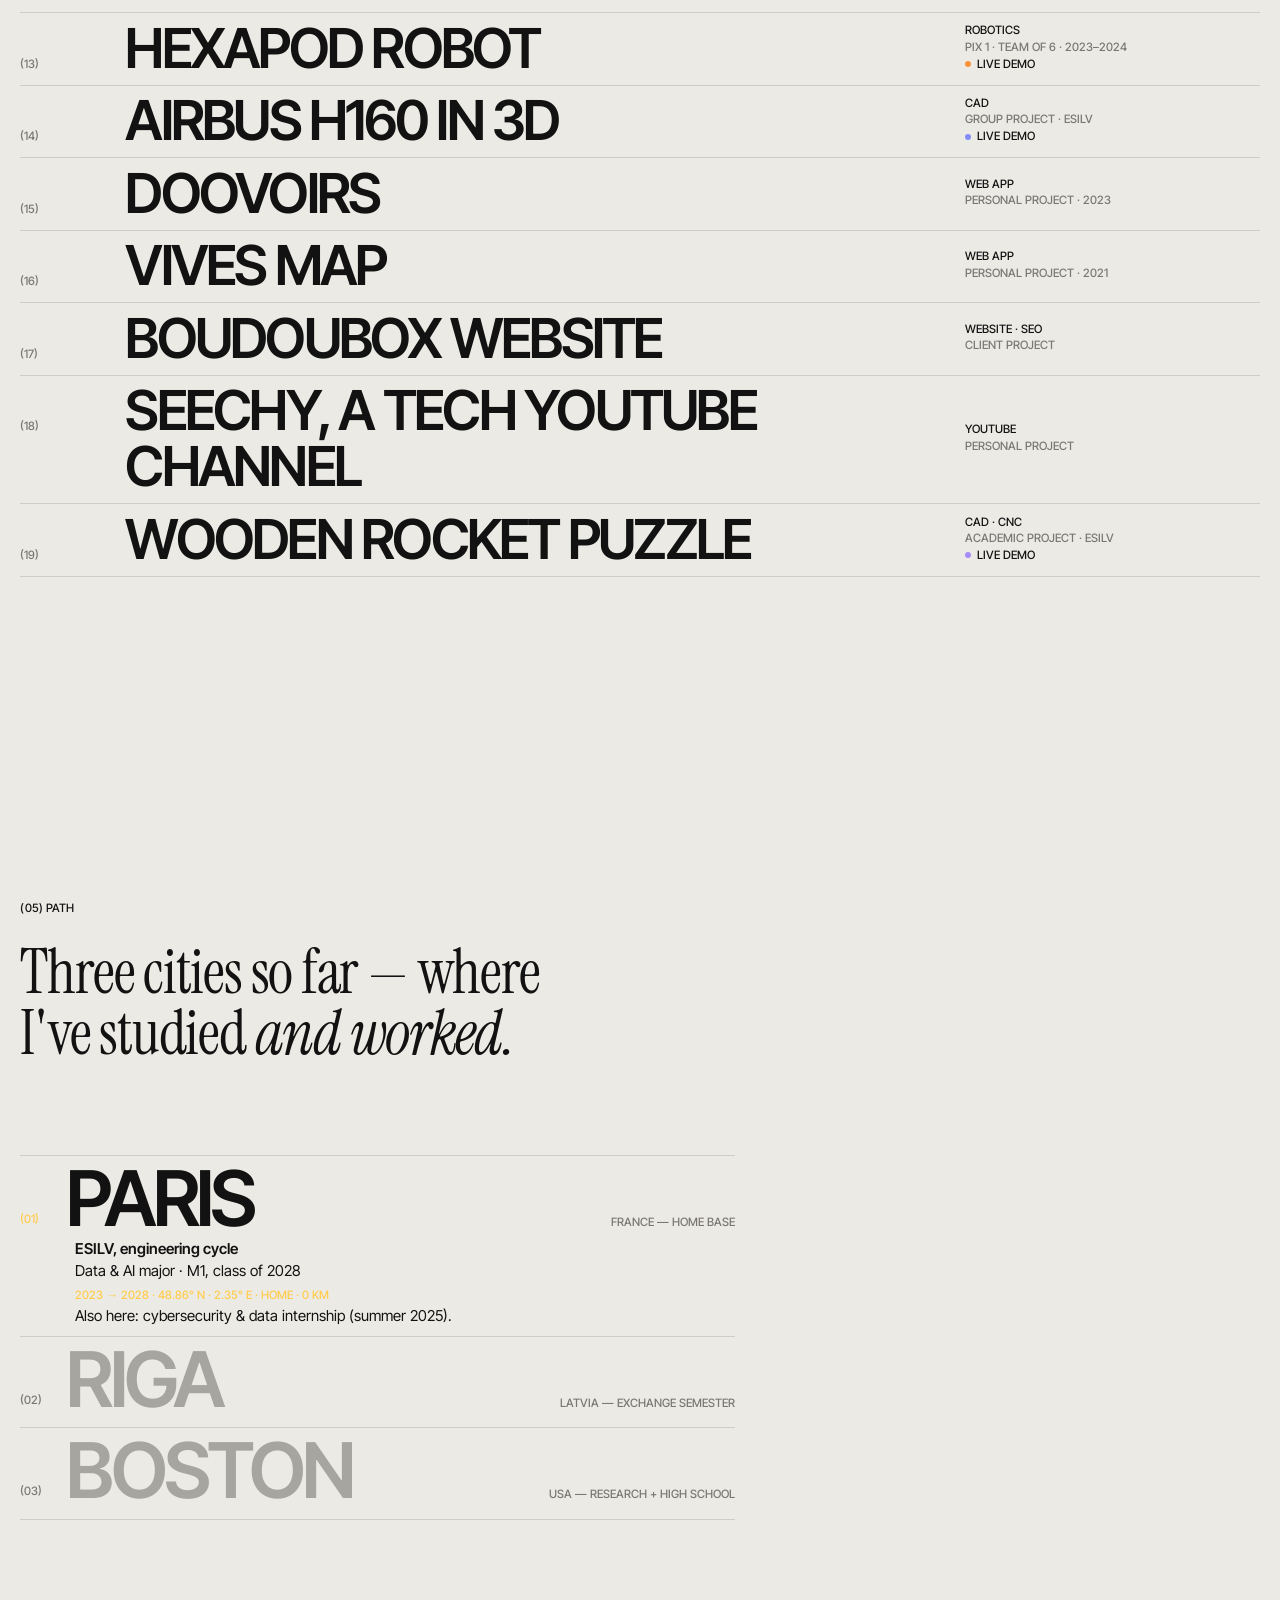
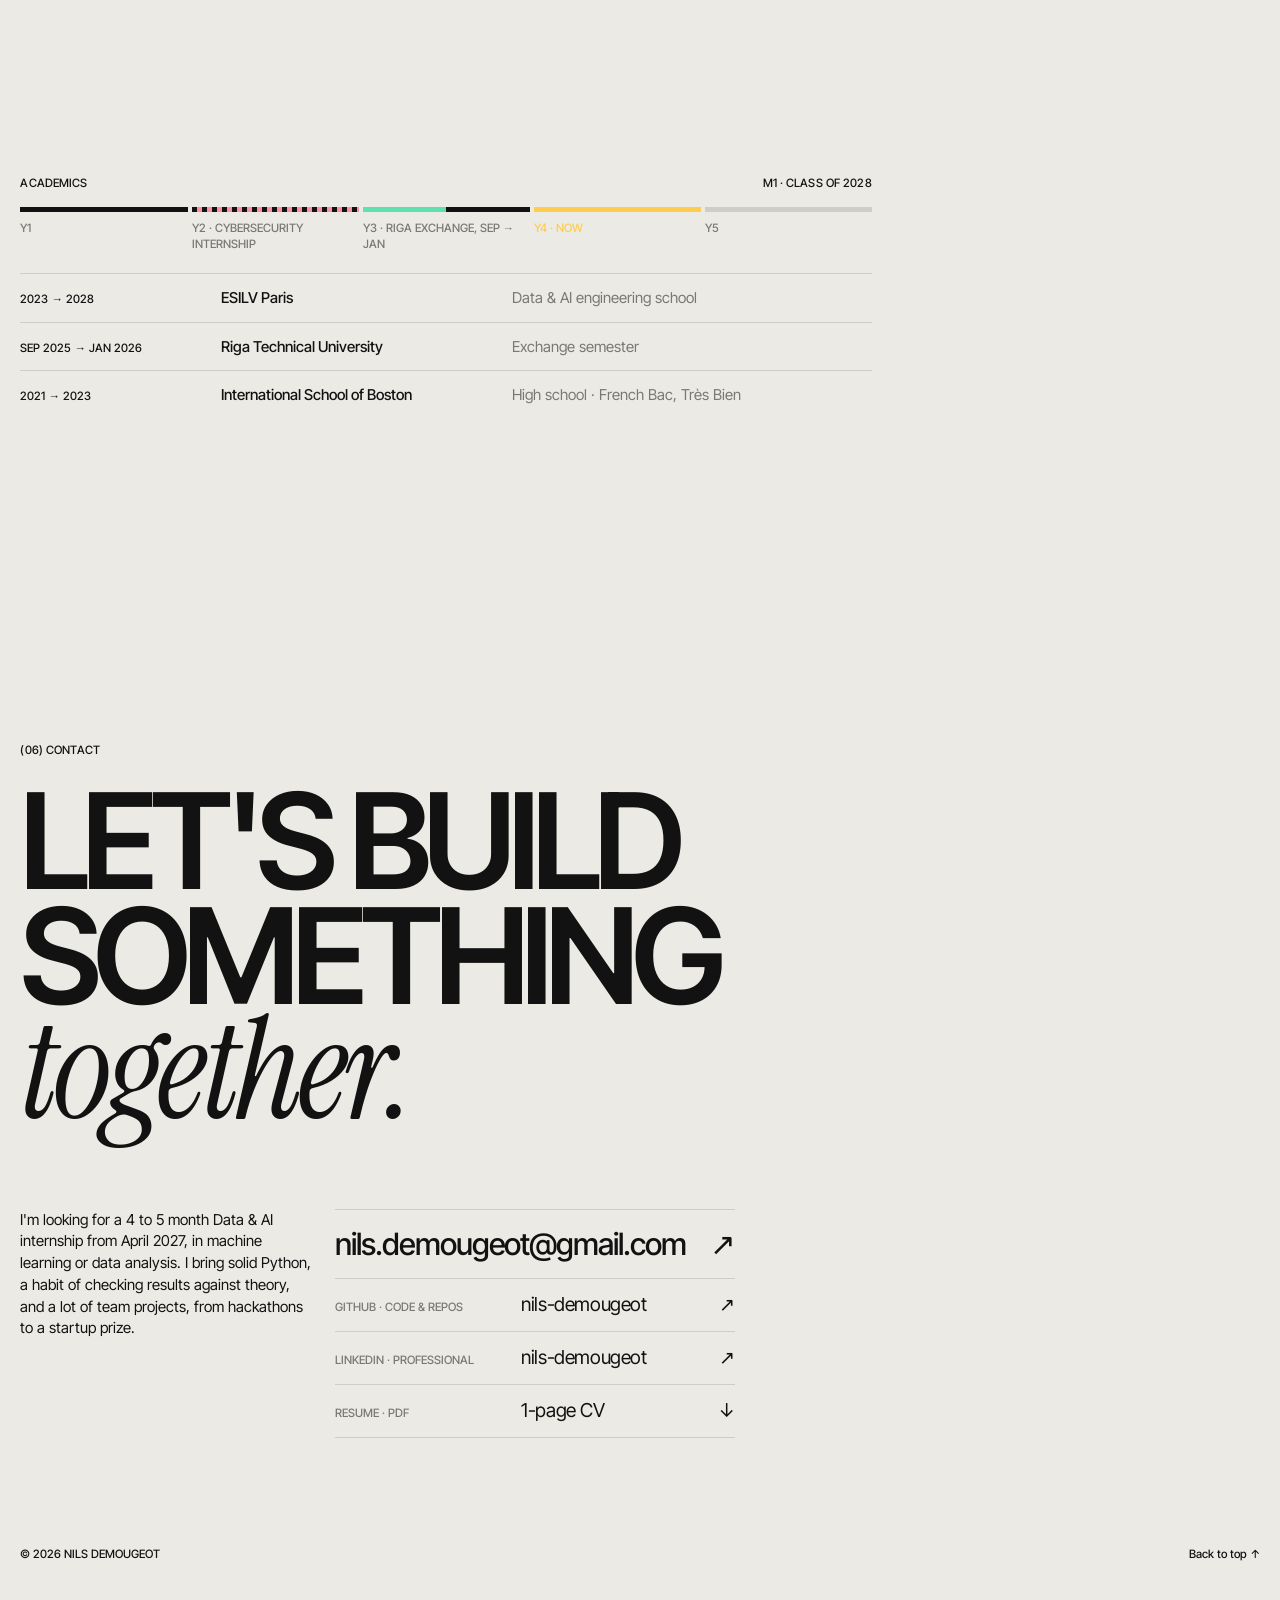
==== commit da52a8f1: "Redesign the immersive version: paper, ink and a block of ice New art direction for /3d/, no longer " ====
--- a/3d/index.html
+++ b/3d/index.html
@@ -3,7 +3,7 @@
 <head>
   <meta charset="utf-8">
   <meta name="viewport" content="width=device-width, initial-scale=1">
-  <!-- Every relative path below resolves from the site root, so this page shares the classic site's assets (fonts, images, demos, data). -->
+  <!-- Every relative path below resolves from the site root, so this page shares the classic site's images, demos and data. -->
   <base href="../">
   <title>Nils Demougeot · Immersive Portfolio</title>
   <meta name="description" content="Immersive 3D version of Nils Demougeot's portfolio: Data & AI engineering student at ESILV Paris.">
@@ -11,10 +11,10 @@
   <!-- Alternate design of the main page: keep search engines on the classic version. -->
   <meta name="robots" content="noindex, follow">
   <link rel="canonical" href="https://nils-demougeot.github.io/">
-  <meta name="theme-color" content="#06070b">
+  <meta name="theme-color" content="#eceae4">
   <link rel="icon" href="assets/img/logo-nd.png" type="image/png" sizes="256x256">
-  <link rel="preload" href="assets/fonts/plus-jakarta-sans-latin.woff2" as="font" type="font/woff2" crossorigin>
-  <link rel="preload" href="assets/fonts/jetbrains-mono-latin.woff2" as="font" type="font/woff2" crossorigin>
+  <link rel="preload" href="3d/fonts/inter-tight.woff2" as="font" type="font/woff2" crossorigin>
+  <link rel="preload" href="3d/fonts/instrument-serif-italic.woff2" as="font" type="font/woff2" crossorigin>
   <link rel="stylesheet" href="3d/css/style.css">
   <link rel="stylesheet" href="3d/css/demos.css">
   <script>document.documentElement.classList.add('js');</script>
@@ -42,238 +42,192 @@
   <symbol id="i-linkedin" viewBox="0 0 24 24"><path fill="currentColor" stroke="none" d="M20.45 20.45h-3.56v-5.57c0-1.33-.02-3.04-1.85-3.04-1.85 0-2.14 1.45-2.14 2.94v5.67H9.35V9h3.41v1.56h.05c.48-.9 1.64-1.85 3.37-1.85 3.6 0 4.27 2.37 4.27 5.46v6.28zM5.34 7.43a2.06 2.06 0 1 1 0-4.13 2.06 2.06 0 0 1 0 4.13zM7.12 20.45H3.56V9h3.56v11.45zM22.22 0H1.77C.79 0 0 .77 0 1.73v20.54C0 23.23.79 24 1.77 24h20.45c.98 0 1.78-.77 1.78-1.73V1.73C24 .77 23.2 0 22.22 0z"/></symbol>
 </svg>
 
-<!-- One WebGL canvas behind the whole page: glass crystal, giant words, globe, particles. -->
+<!-- One WebGL canvas behind the whole page: paper, the headline, the ice and the globe. -->
 <canvas id="gl" aria-hidden="true"></canvas>
+<div class="lines" aria-hidden="true"><i></i><i></i><i></i><i></i><i></i><i></i><i></i><i></i><i></i><i></i><i></i><i></i><i></i></div>
 <div class="grain" aria-hidden="true"></div>
 
 <div class="loader" id="loader" aria-hidden="true">
-  <div class="loader-in">
-    <span class="loader-name">Nils Demougeot</span>
-    <span class="loader-num" id="loaderNum">000</span>
-    <span class="loader-bar"><i id="loaderBar"></i></span>
-    <span class="loader-txt">assembling the crystal</span>
-  </div>
+  <span class="loader-name">Nils Demougeot — Portfolio</span>
+  <span class="loader-num">( <b id="loaderNum">000</b> )</span>
 </div>
 
 <div class="cursor" id="cursor" aria-hidden="true"><i></i><span></span></div>
 
 <header class="nav" id="nav">
-  <button type="button" class="nav-logo" data-goto="hero" aria-label="Back to top"><img src="assets/img/logo-nd.png" alt="ND" width="30" height="30"><span>Nils Demougeot</span></button>
+  <button type="button" class="nav-id" data-goto="hero">Nils Demougeot</button>
   <nav class="nav-links" aria-label="Main">
-    <button type="button" data-goto="about"><i>01</i>About</button>
-    <button type="button" data-goto="build"><i>02</i>Build</button>
-    <button type="button" data-goto="skills"><i>03</i>Skills</button>
-    <button type="button" data-goto="path"><i>04</i>Path</button>
-    <button type="button" data-goto="work"><i>05</i>Work</button>
-    <button type="button" data-goto="contact"><i>06</i>Contact</button>
+    <button type="button" data-goto="work">Work</button>
+    <button type="button" data-goto="about">About</button>
+    <button type="button" data-goto="path">Path</button>
   </nav>
-  <div class="nav-right">
-    <span class="nav-status"><i></i>Open to internships</span>
-    <a class="nav-classic" href="./" title="Open the classic version of this portfolio">Classic version<svg class="ic"><use href="#i-arrow-up-right"/></svg></a>
-    <button type="button" class="nav-burger" id="burger" aria-label="Open menu" aria-expanded="false"><i></i><i></i></button>
-  </div>
+  <span class="nav-time">Paris <time id="clock">--:--</time></span>
+  <span class="nav-status"><i></i>Open to internships</span>
+  <button type="button" class="nav-contact" data-goto="contact">Contact</button>
+  <button type="button" class="nav-menu" id="burger" aria-expanded="false" aria-controls="menu">Menu</button>
 </header>
 
 <div class="menu" id="menu" hidden>
   <nav aria-label="Mobile">
-    <button type="button" data-goto="about"><i>01</i>About</button>
-    <button type="button" data-goto="build"><i>02</i>Build</button>
-    <button type="button" data-goto="skills"><i>03</i>Skills</button>
-    <button type="button" data-goto="path"><i>04</i>Path</button>
-    <button type="button" data-goto="work"><i>05</i>Work</button>
-    <button type="button" data-goto="contact"><i>06</i>Contact</button>
+    <button type="button" data-goto="about"><i>(01)</i>About</button>
+    <button type="button" data-goto="build"><i>(02)</i>What I build</button>
+    <button type="button" data-goto="skills"><i>(03)</i>Skills</button>
+    <button type="button" data-goto="work"><i>(04)</i>Work</button>
+    <button type="button" data-goto="path"><i>(05)</i>Path</button>
+    <button type="button" data-goto="contact"><i>(06)</i>Contact</button>
   </nav>
-  <a class="menu-classic" href="./">Classic version<svg class="ic"><use href="#i-arrow-up-right"/></svg></a>
 </div>
 
-<aside class="hud" aria-hidden="true">
-  <span class="hud-idx" id="hudIdx">00</span>
-  <span class="hud-line"><i id="hudBar"></i></span>
-  <span class="hud-lbl" id="hudLbl">Intro</span>
-</aside>
+<!-- Switch between the two versions of the portfolio -->
+<div class="switch" role="group" aria-label="Portfolio version"><span class="is-on">Immersive</span><a href="./">Classic</a></div>
 
 <main>
-  <!-- 00 · Hero: the name is drawn in WebGL behind the crystal (refracted through it); the h1 stays for readers and as fallback. -->
+  <!-- Hero: the headline is drawn in WebGL behind the rock (the ice bends it); the h1 stays for readers and as fallback. -->
   <section class="hero" id="hero" data-spin data-cursor="drag">
-    <div class="hero-top">
-      <span class="eyebrow" data-reveal><svg class="ic"><use href="#i-pin"/></svg>Paris, France · 48.86° N 2.35° E</span>
-      <span class="eyebrow hero-role" data-reveal>Data &amp; AI Engineering · Portfolio 2026</span>
-    </div>
-    <h1 class="hero-title"><span>Nils</span> <span>Demougeot</span></h1>
-    <div class="hero-bottom">
-      <div class="hero-lead" data-reveal>
-        <p>Data &amp; AI engineering student at <strong>ESILV Paris</strong>. I like taking real data all the way to something people use: a Ligue 1 match predictor, security dashboards for a cybersecurity team, network coding simulations at <strong>MIT</strong>, and La Fabrique, our prize-winning startup project.</p>
-        <div class="hero-cta">
-          <button type="button" class="btn btn-solid" data-goto="work" data-magnet>Explore the work<svg class="ic"><use href="#i-arrow-down"/></svg></button>
-          <a class="btn btn-ghost" href="assets/cv/Resume_Nils_Demougeot.pdf" download="Resume_Nils_Demougeot.pdf" data-magnet>1-page CV<svg class="ic"><use href="#i-download"/></svg></a>
-        </div>
-      </div>
-      <div class="hero-side" data-reveal>
-        <div class="school">
-          <span class="school-logo"><img src="assets/img/logos/esilv.png" alt="ESILV, De Vinci Engineering School" width="44" height="44"></span>
-          <div><b>Class of 2028</b><span>Data &amp; AI Engineering</span></div>
-        </div>
-        <span class="hint"><svg class="ic"><use href="#i-hand"/></svg>drag to spin · click to shatter</span>
-      </div>
-    </div>
-    <span class="scroll-hint" aria-hidden="true"><i></i>scroll</span>
-  </section>
-
-  <!-- 01 · About -->
+    <h1 class="hero-title"><span>Nils Demougeot</span> <em>data, made useful</em></h1>
+    <div class="hero-foot">
+      <p class="hero-a" data-reveal>Data &amp; AI engineering student<br>ESILV — Paris</p>
+      <p class="hero-b" data-reveal>Machine learning · Data<br>Full-stack · Embedded · Networks</p>
+      <p class="hero-c" data-reveal><span class="mouse" aria-hidden="true"></span>Scroll to explore</p>
+      <p class="hero-d" data-reveal><a href="assets/cv/Resume_Nils_Demougeot.pdf" download="Resume_Nils_Demougeot.pdf">CV ↓</a></p>
+    </div>
+  </section>
+
+  <!-- (01) About -->
   <section class="sec about" id="about">
-    <div class="col">
-      <span class="eyebrow" data-reveal><i>01</i>About</span>
-      <h2 class="h-xl" data-split>Real data, all the way to something people use.</h2>
-      <div class="who glass" data-reveal data-tilt>
-        <img class="who-img" src="assets/img/avatar.jpg" alt="Nils Demougeot" width="96" height="96" loading="lazy">
-        <div>
-          <p><strong>Nils Demougeot</strong>, Data &amp; AI engineering student at ESILV Paris. I did network coding research at MIT, built security dashboards during a cybersecurity internship and won a startup prize with La Fabrique. I like projects where data turns into a decision or a product.</p>
-          <div class="pills"><span>Courbevoie, FR</span><span>M1 · class of 2028</span><span class="ok">internship · from Apr 2027</span></div>
-        </div>
-      </div>
-
-      <div class="stats" data-reveal>
-        <div><b data-count="19">19</b><span>projects, most of them running live</span></div>
-        <div><b data-count="3">3</b><span>countries studied and worked in</span></div>
-        <div><b data-count="140">140</b><span>teams or so at the showroom where La Fabrique won its prize</span></div>
-      </div>
-
-      <div class="cards">
-        <article class="glass card xp" data-reveal data-tilt>
-          <span class="card-lbl">Experience</span>
-          <div class="xp-row" style="--c:#818cf8"><span class="xp-ic"><svg class="ic"><use href="#i-scissors"/></svg></span><div><b>La Fabrique, founder project</b><span>Django platform for textile upcycling · Prix Esprit Startup</span></div><em>2026</em></div>
-          <div class="xp-row" style="--c:#fb7185"><span class="xp-ic"><svg class="ic"><use href="#i-briefcase"/></svg></span><div><b>Cybersecurity &amp; Data intern</b><span>Corporate SOC team · threat detection &amp; security dashboards</span></div><em>summer 2025</em></div>
-          <div class="xp-row" style="--c:#38bdf8"><span class="xp-ic logo"><img src="assets/img/logos/mit.svg" alt="MIT"></span><div><b>Research intern</b><span>MIT, Research Lab of Electronics · network coding</span></div><em>summer 2022</em></div>
-        </article>
-
-        <article class="glass card lang" data-reveal data-tilt>
-          <span class="card-lbl">Languages</span>
-          <div class="gauges">
-            <div class="gauge" style="--c:#FFCC00;--p:1"><svg viewBox="0 0 120 66"><path d="M10,60 A50,50 0 0 1 110,60"/><path class="g" d="M10,60 A50,50 0 0 1 110,60"/></svg><b>FR</b><span>native</span></div>
-            <div class="gauge" style="--c:#818cf8;--p:.85"><svg viewBox="0 0 120 66"><path d="M10,60 A50,50 0 0 1 110,60"/><path class="g" d="M10,60 A50,50 0 0 1 110,60"/></svg><b>EN</b><span>C1 · TOEFL 657</span></div>
-            <div class="gauge" style="--c:#fb7185;--p:.5"><svg viewBox="0 0 120 66"><path d="M10,60 A50,50 0 0 1 110,60"/><path class="g" d="M10,60 A50,50 0 0 1 110,60"/></svg><b>ES</b><span>intermediate</span></div>
-          </div>
-        </article>
-
-        <article class="glass card vol" data-reveal data-tilt style="--c:#4ade80">
-          <span class="card-lbl">Volunteering</span>
-          <p><span class="xp-ic"><svg class="ic"><use href="#i-leaf"/></svg></span><span><strong>DeVinci Durable</strong>, Head of Communication &amp; Board Advisor.</span></p>
-          <div class="vol-stats">
-            <div><b>10</b><span>people on my team</span></div>
-            <div><b>600 m²</b><span>shared garden launched at La Défense</span></div>
-            <div><b>4 days</b><span>eco seminar in Marseille</span></div>
-          </div>
-        </article>
-      </div>
-    </div>
-  </section>
-
-  <!-- 02 · What I build: pinned; scrolling walks through the six clusters, and the crystal splits one cluster out at a time. -->
+    <span class="label" data-reveal>(01) About</span>
+    <h2 class="statement" data-words>I take real data all the way to something *people use* — a match predictor, security dashboards, a prize-winning startup.</h2>
+
+    <div class="about-grid">
+      <figure class="portrait" data-reveal><img src="assets/img/avatar.jpg" alt="Nils Demougeot" width="400" height="400" loading="lazy"><figcaption>Nils, Paris</figcaption></figure>
+      <div class="about-txt">
+        <p data-reveal><strong>Nils Demougeot</strong>, Data &amp; AI engineering student at ESILV Paris. I did network coding research at MIT, built security dashboards during a cybersecurity internship and won a startup prize with La Fabrique. I like projects where data turns into a decision or a product.</p>
+        <p class="soft" data-reveal>I like taking real data all the way to something people use: a Ligue 1 match predictor, security dashboards for a cybersecurity team, network coding simulations at MIT, and La Fabrique, our prize-winning startup project.</p>
+        <dl class="facts-dl" data-reveal>
+          <div><dt>Based</dt><dd>Courbevoie, FR</dd></div>
+          <div><dt>Now</dt><dd>M1 · class of 2028 · ESILV, Data &amp; AI Engineering</dd></div>
+          <div><dt>Looking for</dt><dd>Internship · from Apr 2027</dd></div>
+          <div><dt>Languages</dt><dd>French, native · English, C1 (TOEFL 657) · Spanish, intermediate</dd></div>
+        </dl>
+      </div>
+    </div>
+
+    <div class="nums" data-reveal>
+      <div><b data-count="19">19</b><span>projects, most of them<br>running live</span></div>
+      <div><b data-count="3">3</b><span>countries studied<br>and worked in</span></div>
+      <div><b data-count="140">140</b><span>teams or so at the showroom<br>where La Fabrique won its prize</span></div>
+    </div>
+
+    <div class="table" data-reveal>
+      <span class="label">Experience</span>
+      <div class="tr"><span>2026</span><b>La Fabrique, founder project</b><span>Django platform for textile upcycling · Prix Esprit Startup</span></div>
+      <div class="tr"><span>Summer 2025</span><b>Cybersecurity &amp; Data intern</b><span>Corporate SOC team · threat detection &amp; security dashboards</span></div>
+      <div class="tr"><span>Summer 2022</span><b>Research intern</b><span>MIT, Research Lab of Electronics · network coding</span></div>
+    </div>
+    <div class="table" data-reveal>
+      <span class="label">Volunteering</span>
+      <div class="tr"><span>DeVinci Durable</span><b>Head of Communication &amp; Board Advisor</b><span>10 people on my team · 600 m² shared garden launched at La Défense · 4 days eco seminar in Marseille</span></div>
+    </div>
+  </section>
+
+  <!-- (02) What I build: pinned; scrolling walks through the six fields, and one chunk of ice comes forward for each. -->
   <section class="build" id="build">
-    <div class="build-sticky" data-spin data-cursor="drag">
-      <div class="build-col">
-        <span class="eyebrow"><i>02</i>What I build</span>
-        <div class="build-main" id="buildMain" aria-live="polite"></div>
-        <ol class="build-list" id="buildList"></ol>
-      </div>
-      <span class="hint build-hint"><svg class="ic"><use href="#i-hand"/></svg>scroll to split · drag to spin</span>
-    </div>
-  </section>
-
-  <!-- 03 · Skills -->
+    <div class="build-sticky" data-spin>
+      <span class="label">(02) What I build</span>
+      <ol class="disc" id="disc"></ol>
+      <div class="disc-note" id="discNote" aria-live="polite"></div>
+    </div>
+  </section>
+
+  <!-- (03) Skills -->
   <section class="sec skills" id="skills">
-    <div class="wide">
-      <span class="eyebrow" data-reveal><i>03</i>Skills</span>
-      <h2 class="h-xl" data-split>Every skill, tied to a project.</h2>
-      <p class="sec-lead" data-reveal><span id="skillCount"></span> Hover or tap a skill to see where I used it, then jump to the project.</p>
-      <div class="skill-grid" id="skillGrid"></div>
-      <div class="skill-used glass" id="skillUsed" aria-live="polite"><span class="card-lbl">Used in</span><div class="skill-used-list"><em>pick a skill above</em></div></div>
-    </div>
-  </section>
-
-  <!-- 04 · Path: globe + education -->
+    <span class="label" data-reveal>(03) Skills</span>
+    <h2 class="statement small" data-words>Every skill here is tied to a project where I *used it*.</h2>
+    <p class="hintline" data-reveal><span id="skillCount"></span> Pick one to see where.</p>
+    <div class="skill-table" id="skillTable"></div>
+  </section>
+
+  <!-- (04) Work -->
+  <section class="sec work" id="work">
+    <div class="work-head">
+      <span class="label" data-reveal>(04) Selected work</span>
+      <span class="label" data-reveal id="workCount">19 projects</span>
+    </div>
+    <h2 class="statement small" data-words>Projects, *running live.* Open one for the full story, its screenshots and a small model you can play with.</h2>
+    <div class="filters" id="filters" role="toolbar" aria-label="Filter projects" data-reveal></div>
+    <div class="rows" id="rows"></div>
+  </section>
+
+  <!-- (05) Path: the page turns to night; a globe with the three cities -->
   <section class="sec path" id="path">
-    <div class="col">
-      <span class="eyebrow" data-reveal><i>04</i>Path</span>
-      <h2 class="h-xl" data-split>Where I've studied &amp; worked.</h2>
-      <div class="places" id="places" data-reveal>
-        <button type="button" class="place glass is-on" data-place="paris" style="--c:#FFCC00">
-          <span class="place-top"><i></i><b>Paris</b><small>France</small><em>HOME BASE</em></span>
-          <span class="place-body"><span class="place-logo"><img src="assets/img/logos/esilv.png" alt=""></span><span><strong>ESILV, engineering cycle</strong><span>Data &amp; AI major · M1, class of 2028</span><span class="place-meta">2023 → 2028 · 48.86° N · 2.35° E · home · 0 km</span><span class="place-extra">Also here: cybersecurity &amp; data internship (summer 2025).</span></span></span>
+    <span class="label" data-reveal>(05) Path</span>
+    <h2 class="statement serif" data-words>Three cities so far — where I've studied *and worked.*</h2>
+    <div class="path-grid">
+      <div class="places" id="places">
+        <button type="button" class="place is-on" data-place="paris" style="--c:#ffcc4d">
+          <span class="place-name"><i>(01)</i>Paris<small>France — home base</small></span>
+          <span class="place-body"><span><strong>ESILV, engineering cycle</strong><br>Data &amp; AI major · M1, class of 2028<br><em>2023 → 2028 · 48.86° N · 2.35° E · home · 0 km</em><br>Also here: cybersecurity &amp; data internship (summer 2025).</span></span>
         </button>
-        <button type="button" class="place glass" data-place="riga" style="--c:#34d399">
-          <span class="place-top"><i></i><b>Riga</b><small>Latvia</small><em>EXCHANGE SEMESTER</em></span>
-          <span class="place-body"><span class="place-logo"><img src="assets/img/logos/rtu.svg" alt=""></span><span><strong>Riga Technical University</strong><span>Telecommunications &amp; data transmission</span><span class="place-meta">Aug 2025 → Jan 2026 · 56.95° N · 24.11° E · ≈ 1,700 km from Paris</span><span class="place-extra">One semester abroad during the engineering cycle.</span></span></span>
+        <button type="button" class="place" data-place="riga" style="--c:#5fe0b0">
+          <span class="place-name"><i>(02)</i>Riga<small>Latvia — exchange semester</small></span>
+          <span class="place-body"><span><strong>Riga Technical University</strong><br>Telecommunications &amp; data transmission<br><em>Aug 2025 → Jan 2026 · 56.95° N · 24.11° E · ≈ 1,700 km from Paris</em><br>One semester abroad during the engineering cycle.</span></span>
         </button>
-        <button type="button" class="place glass" data-place="boston" style="--c:#fb7185">
-          <span class="place-top"><i></i><b>Boston</b><small>USA</small><em>RESEARCH + HIGH SCHOOL</em></span>
-          <span class="place-body"><span class="place-logo"><img src="assets/img/logos/mit.svg" alt=""></span><span><strong>MIT, Research Lab of Electronics</strong><span>Network Coding group · research intern</span><span class="place-meta">Jul → Aug 2022 · 42.36° N · 71.09° W · ≈ 5,500 km from Paris</span><span class="place-extra">Also here: International School of Boston (2021 → 2023), French Bac with Mention Très Bien.</span></span></span>
+        <button type="button" class="place" data-place="boston" style="--c:#ff8fa3">
+          <span class="place-name"><i>(03)</i>Boston<small>USA — research + high school</small></span>
+          <span class="place-body"><span><strong>MIT, Research Lab of Electronics</strong><br>Network Coding group · research intern<br><em>Jul → Aug 2022 · 42.36° N · 71.09° W · ≈ 5,500 km from Paris</em><br>Also here: International School of Boston (2021 → 2023), French Bac with Mention Très Bien.</span></span>
         </button>
       </div>
-
-      <article class="glass card acad" data-reveal data-tilt>
-        <div class="acad-head"><span class="card-lbl">Academics</span><span class="badge">M1 · Class of 2028</span></div>
-        <div class="years">
-          <div class="years-bar"><i></i><i class="dot"></i><i class="half"></i><i class="now"></i><i class="todo"></i></div>
-          <div class="years-lbl"><span>Y1</span><span>Y2</span><span>Y3</span><span class="now">Y4</span><span>Y5</span></div>
-          <div class="years-legend"><span><i class="sw sw-dot"></i>Y2 · cybersecurity internship</span><span><i class="sw sw-half"></i>Y3 · Riga exchange, Sep → Jan</span></div>
-        </div>
-        <div class="edu">
-          <div class="edu-row" style="--c:#f4f4f5;--l:35.6%;--w:64.4%"><span class="place-logo"><img src="assets/img/logos/esilv.png" alt=""></span><div><b>ESILV Paris</b><span>Data &amp; AI engineering school</span><i class="edu-bar"><i></i></i></div><em>2023 → 2028</em></div>
-          <div class="edu-row" style="--c:#34d399;--l:62.2%;--w:5.5%"><span class="place-logo"><img src="assets/img/logos/rtu.svg" alt=""></span><div><b>Riga Technical University</b><span>exchange semester</span><i class="edu-bar"><i></i></i></div><em>Sep 2025 → Jan 2026</em></div>
-          <div class="edu-row" style="--c:#fb7185;--l:8.9%;--w:24.4%"><span class="xp-ic"><svg class="ic"><use href="#i-cap"/></svg></span><div><b>International School of Boston</b><span>high school · French Bac, Très Bien</span><i class="edu-bar"><i></i></i></div><em>2021 → 2023</em></div>
-        </div>
-      </article>
-    </div>
-    <div class="globe-zone" data-spin data-cursor="drag" aria-hidden="true"><span class="hint"><svg class="ic"><use href="#i-hand"/></svg>drag the globe · pick a place</span></div>
-  </section>
-
-  <!-- 05 · Work -->
-  <section class="sec work" id="work">
-    <div class="col col-work">
-      <span class="eyebrow" data-reveal><i>05</i>Work</span>
-      <h2 class="h-xl" data-split>Projects, running live.</h2>
-      <p class="sec-lead" data-reveal>Most relevant first. Open a project for the full story, its screenshots and, when it has one, a small live model of the project you can play with.</p>
-      <div class="filters" id="filters" role="toolbar" aria-label="Filter projects" data-reveal></div>
-      <div class="rows" id="rows"></div>
-    </div>
-  </section>
-
-  <!-- 06 · Contact -->
+      <div class="globe-zone" data-spin data-cursor="drag" aria-hidden="true"></div>
+    </div>
+
+    <div class="table acad" data-reveal>
+      <div class="acad-head"><span class="label">Academics</span><span class="label">M1 · Class of 2028</span></div>
+      <div class="years">
+        <div class="years-bar"><i></i><i class="dot"></i><i class="half"></i><i class="now"></i><i class="todo"></i></div>
+        <div class="years-lbl"><span>Y1</span><span>Y2 · cybersecurity internship</span><span>Y3 · Riga exchange, Sep → Jan</span><span class="now">Y4 · now</span><span>Y5</span></div>
+      </div>
+      <div class="tr"><span>2023 → 2028</span><b>ESILV Paris</b><span>Data &amp; AI engineering school</span></div>
+      <div class="tr"><span>Sep 2025 → Jan 2026</span><b>Riga Technical University</b><span>Exchange semester</span></div>
+      <div class="tr"><span>2021 → 2023</span><b>International School of Boston</b><span>High school · French Bac, Très Bien</span></div>
+    </div>
+  </section>
+
+  <!-- (06) Contact -->
   <section class="sec contact" id="contact">
-    <div class="col">
-      <span class="eyebrow" data-reveal><i>06</i>Contact</span>
-      <h2 class="h-xxl" data-split>Let's build something together.</h2>
-      <p class="sec-lead" data-reveal>I'm looking for a 4 to 5 month Data &amp; AI internship from April 2027, in machine learning or data analysis. I bring solid Python, a habit of checking results against theory, and a lot of team projects, from hackathons to a startup prize.</p>
-      <a class="mail" href="mailto:nils.demougeot@gmail.com" data-reveal data-magnet data-cursor="write"><svg class="ic"><use href="#i-mail"/></svg><span>nils.demougeot@gmail.com</span><svg class="ic"><use href="#i-arrow-up-right"/></svg></a>
-      <div class="elsewhere" data-reveal>
-        <a class="glass" href="https://github.com/nils-demougeot" target="_blank" rel="noopener"><svg class="ic"><use href="#i-github"/></svg><span><small>GitHub · code &amp; repos</small><b>nils-demougeot</b></span><svg class="ic ext"><use href="#i-arrow-up-right"/></svg></a>
-        <a class="glass" href="https://www.linkedin.com/in/nils-demougeot/" target="_blank" rel="noopener"><svg class="ic"><use href="#i-linkedin"/></svg><span><small>LinkedIn · professional</small><b>nils-demougeot</b></span><svg class="ic ext"><use href="#i-arrow-up-right"/></svg></a>
-        <a class="glass" href="assets/cv/Resume_Nils_Demougeot.pdf" download="Resume_Nils_Demougeot.pdf"><svg class="ic"><use href="#i-download"/></svg><span><small>Resume · PDF</small><b>1-page CV</b></span><svg class="ic ext"><use href="#i-arrow-up-right"/></svg></a>
+    <span class="label" data-reveal>(06) Contact</span>
+    <h2 class="hello" data-words>Let's build something *together.*</h2>
+    <div class="contact-grid">
+      <p data-reveal>I'm looking for a 4 to 5 month Data &amp; AI internship from April 2027, in machine learning or data analysis. I bring solid Python, a habit of checking results against theory, and a lot of team projects, from hackathons to a startup prize.</p>
+      <div class="links" data-reveal>
+        <a class="mail" href="mailto:nils.demougeot@gmail.com" data-cursor="write">nils.demougeot@gmail.com <span>↗</span></a>
+        <a href="https://github.com/nils-demougeot" target="_blank" rel="noopener"><small>GitHub · code &amp; repos</small>nils-demougeot <span>↗</span></a>
+        <a href="https://www.linkedin.com/in/nils-demougeot/" target="_blank" rel="noopener"><small>LinkedIn · professional</small>nils-demougeot <span>↗</span></a>
+        <a href="assets/cv/Resume_Nils_Demougeot.pdf" download="Resume_Nils_Demougeot.pdf"><small>Resume · PDF</small>1-page CV <span>↓</span></a>
       </div>
     </div>
     <footer class="foot">
       <span>© 2026 Nils Demougeot</span>
-      <span>Immersive edition · <a href="./">open the classic version</a></span>
+      <button type="button" data-goto="hero">Back to top ↑</button>
     </footer>
   </section>
 </main>
 
 <!-- Hover preview of a project row -->
-<div class="peek" id="peek" aria-hidden="true"><div class="peek-in"><img alt=""><span></span></div></div>
+<div class="peek" id="peek" aria-hidden="true"><div class="peek-in"><img alt=""></div></div>
 
 <!-- Project detail -->
 <div class="detail" id="detail" role="dialog" aria-modal="true" aria-labelledby="detailTitle" hidden>
   <div class="detail-top">
-    <button type="button" class="chip-btn" id="detailBack"><svg class="ic"><use href="#i-arrow-left"/></svg>All projects</button>
+    <button type="button" id="detailBack">← Index</button>
     <span class="detail-idx" id="detailIdx"></span>
     <div class="detail-nav">
-      <button type="button" class="round-btn" id="detailPrev" aria-label="Previous project"><svg class="ic"><use href="#i-arrow-left"/></svg></button>
-      <button type="button" class="round-btn" id="detailNext" aria-label="Next project"><svg class="ic"><use href="#i-arrow-right"/></svg></button>
-      <button type="button" class="round-btn" id="detailClose" aria-label="Close"><svg class="ic"><use href="#i-x"/></svg></button>
+      <button type="button" id="detailPrev">Prev</button>
+      <button type="button" id="detailNext">Next</button>
+      <button type="button" id="detailClose" aria-label="Close">Close ✕</button>
     </div>
   </div>
   <div class="detail-scroll" id="detailScroll">
+    <div class="detail-head" id="detailHead"></div>
     <div class="detail-grid">
       <div class="detail-media" id="detailMedia"></div>
       <div class="detail-body" id="detailBody"></div>
@@ -281,7 +235,7 @@
   </div>
 </div>
 
-<div class="zoom" id="zoom" hidden><img alt=""><button type="button" class="round-btn" aria-label="Close"><svg class="ic"><use href="#i-x"/></svg></button></div>
+<div class="zoom" id="zoom" hidden><img alt=""><button type="button" aria-label="Close">Close ✕</button></div>
 
 <noscript><style>.loader{display:none}.hero-title{position:static!important;clip:auto!important;width:auto!important;height:auto!important}</style></noscript>
 <script src="assets/js/vendor/three.r128.min.js" defer></script>
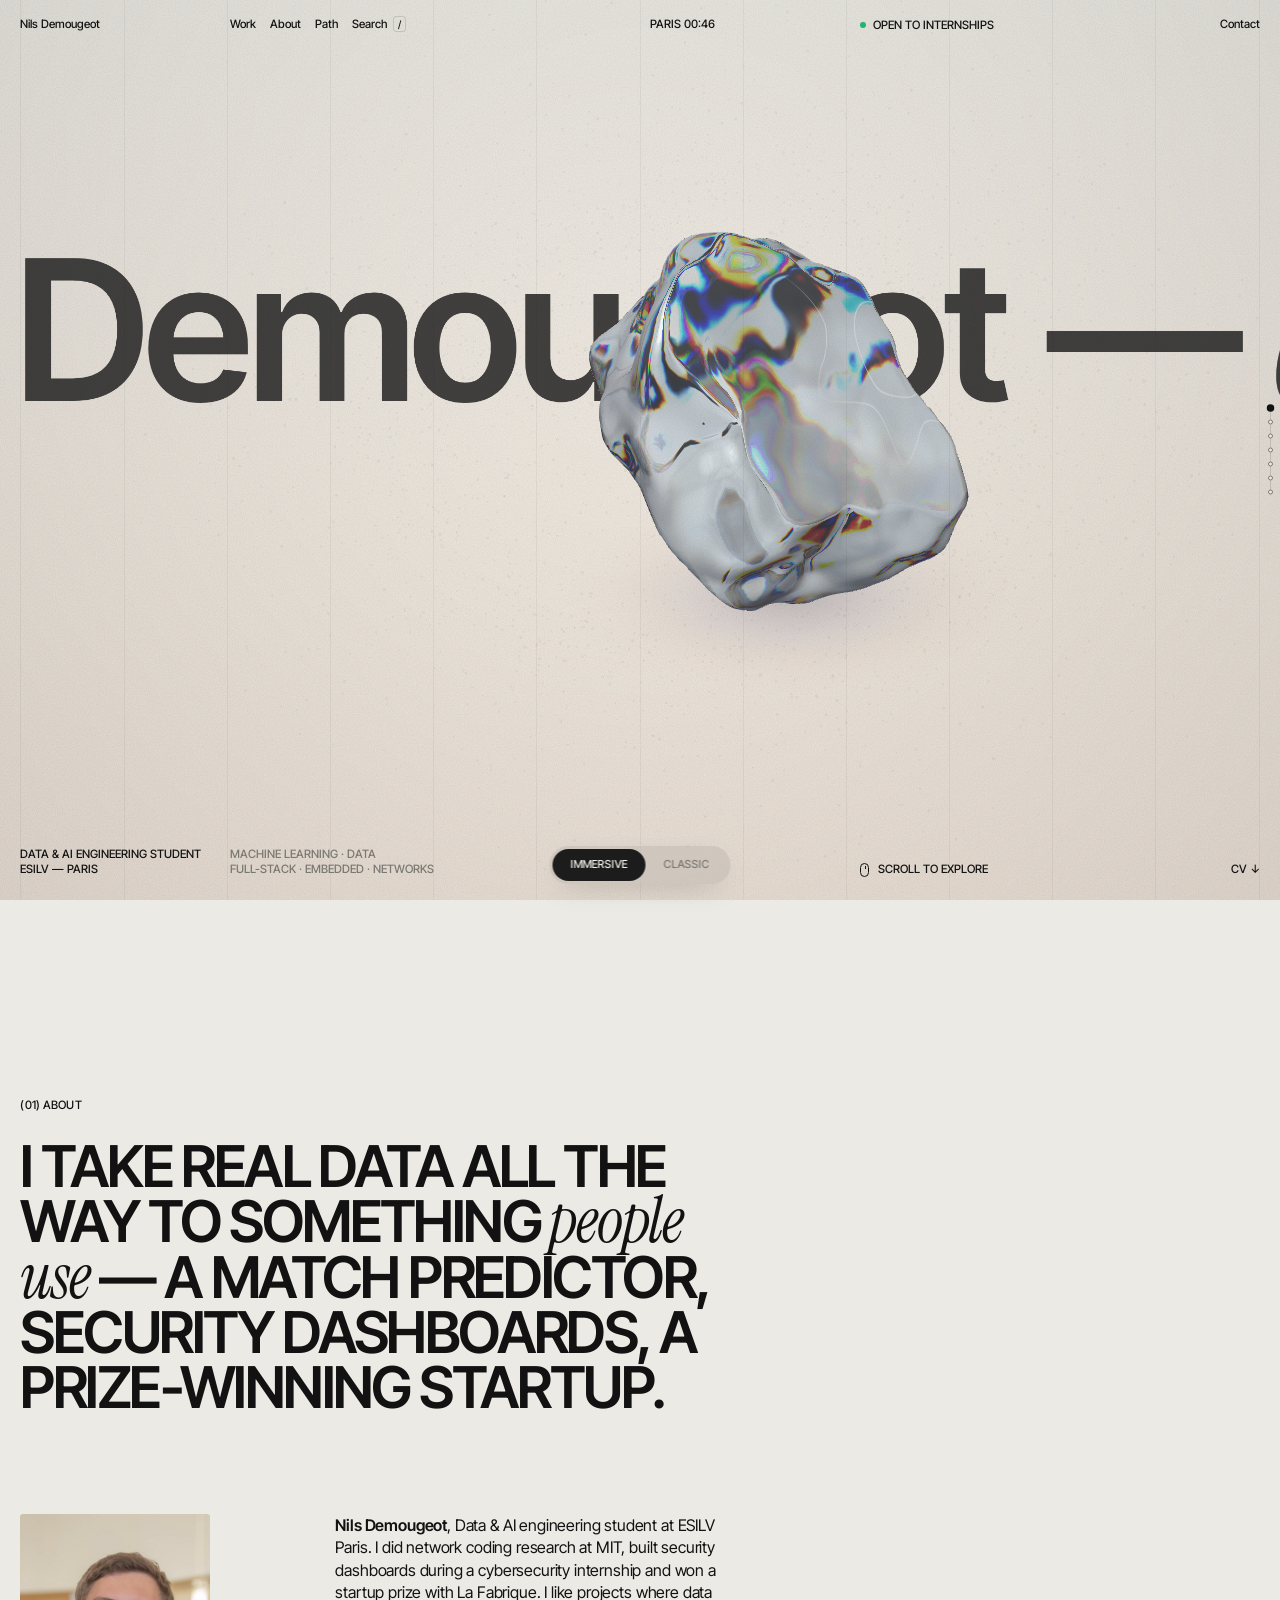
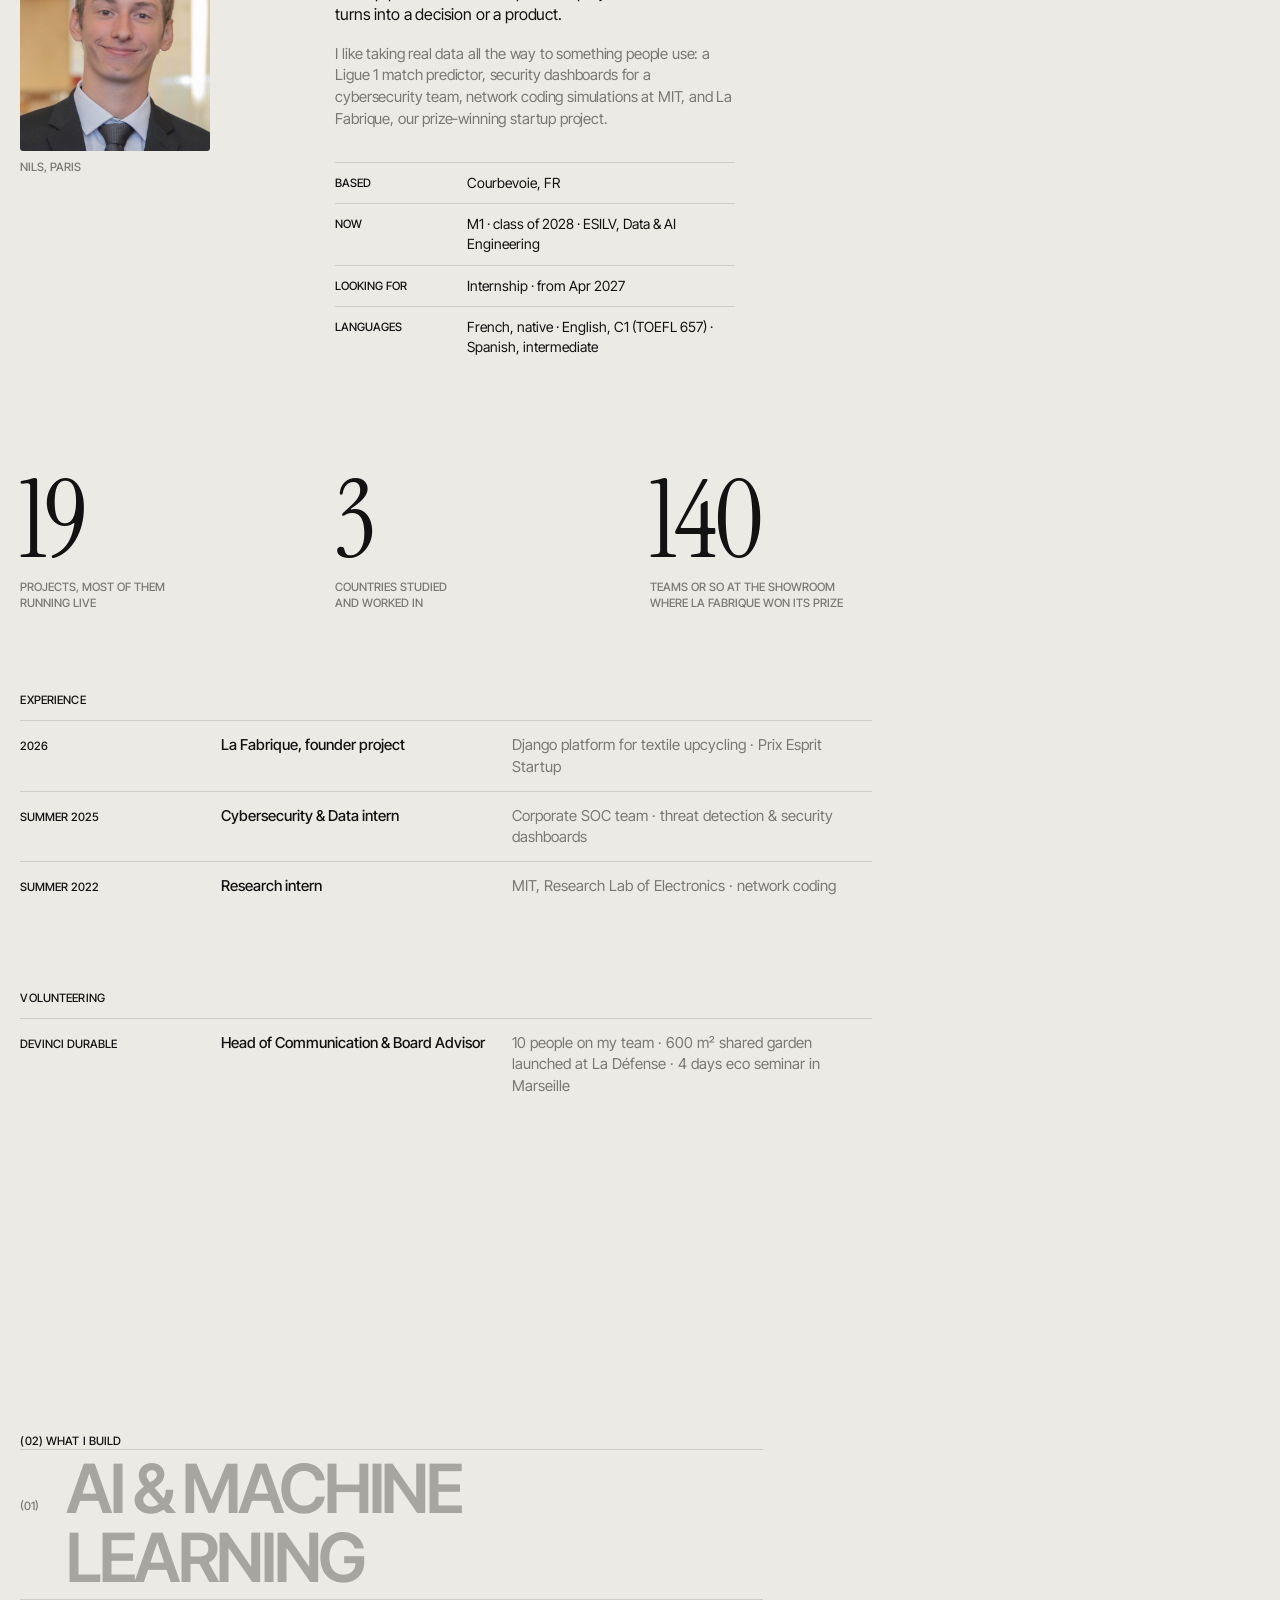
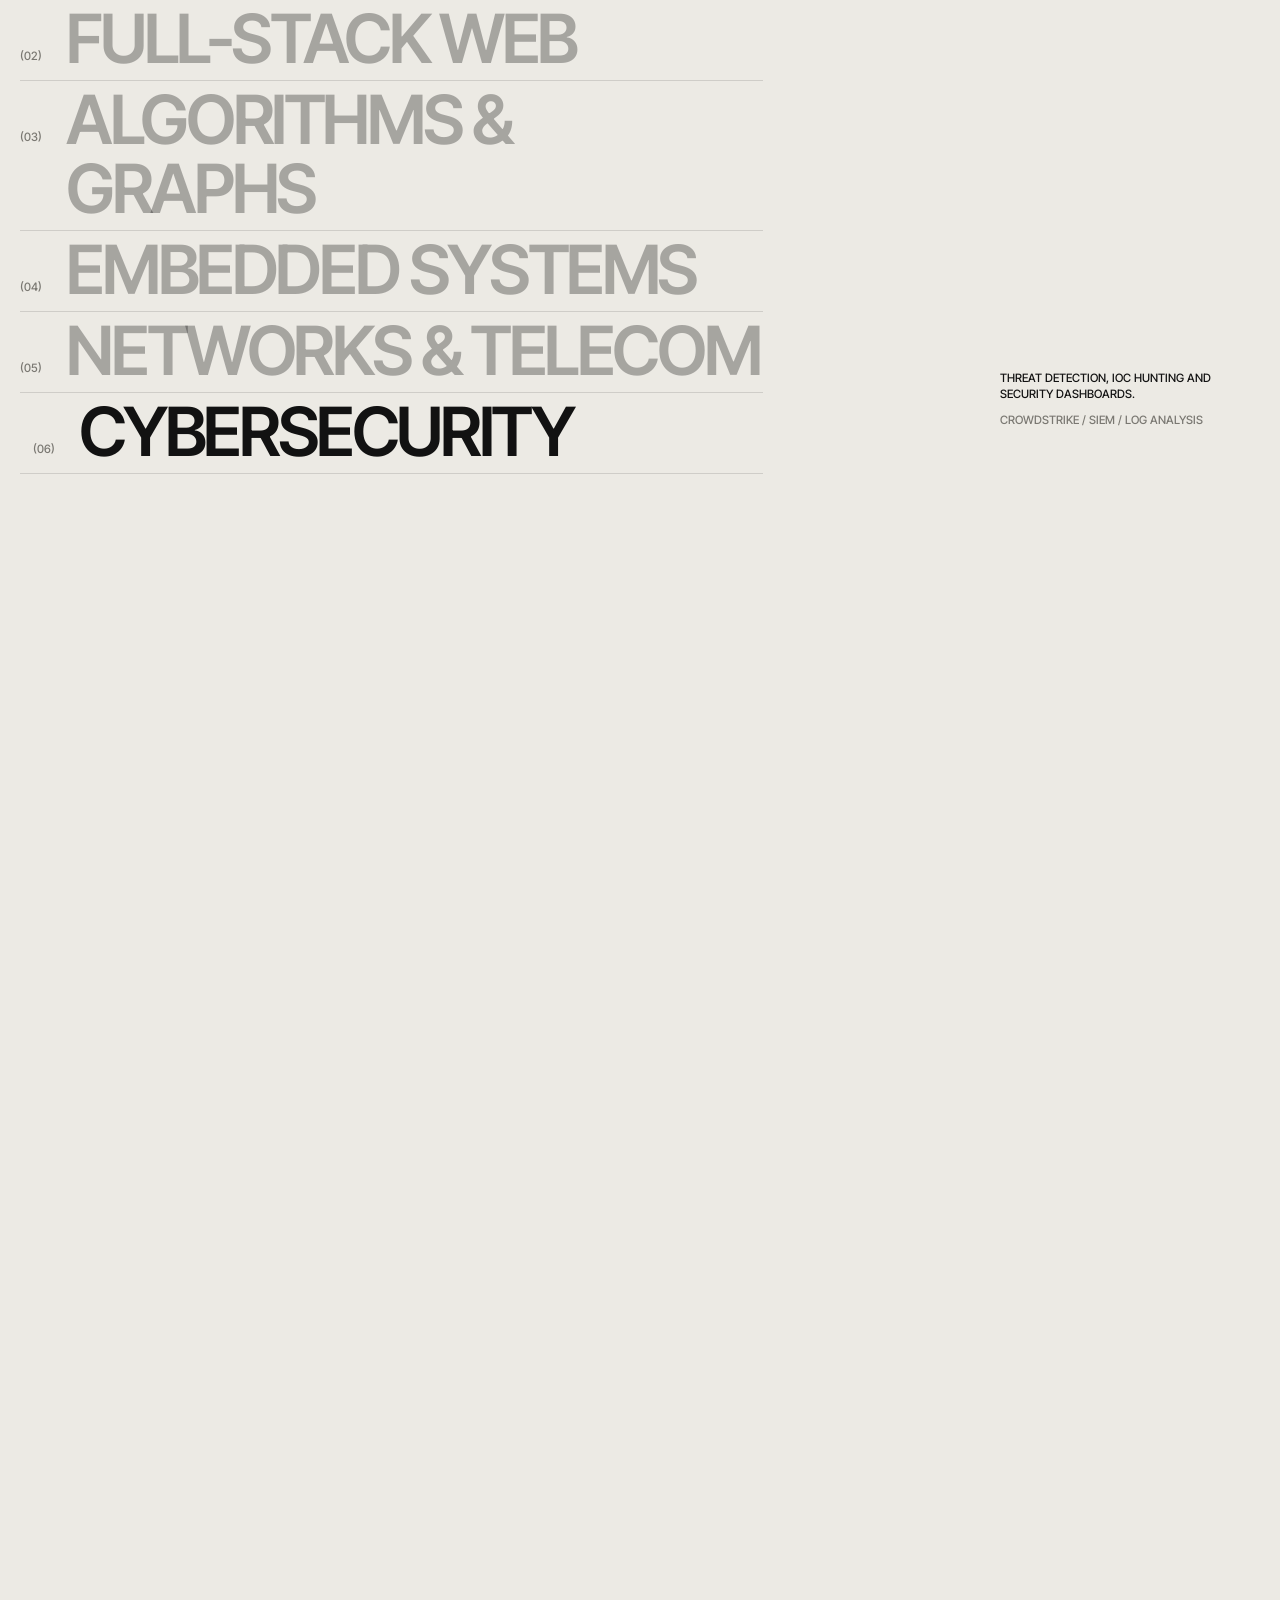
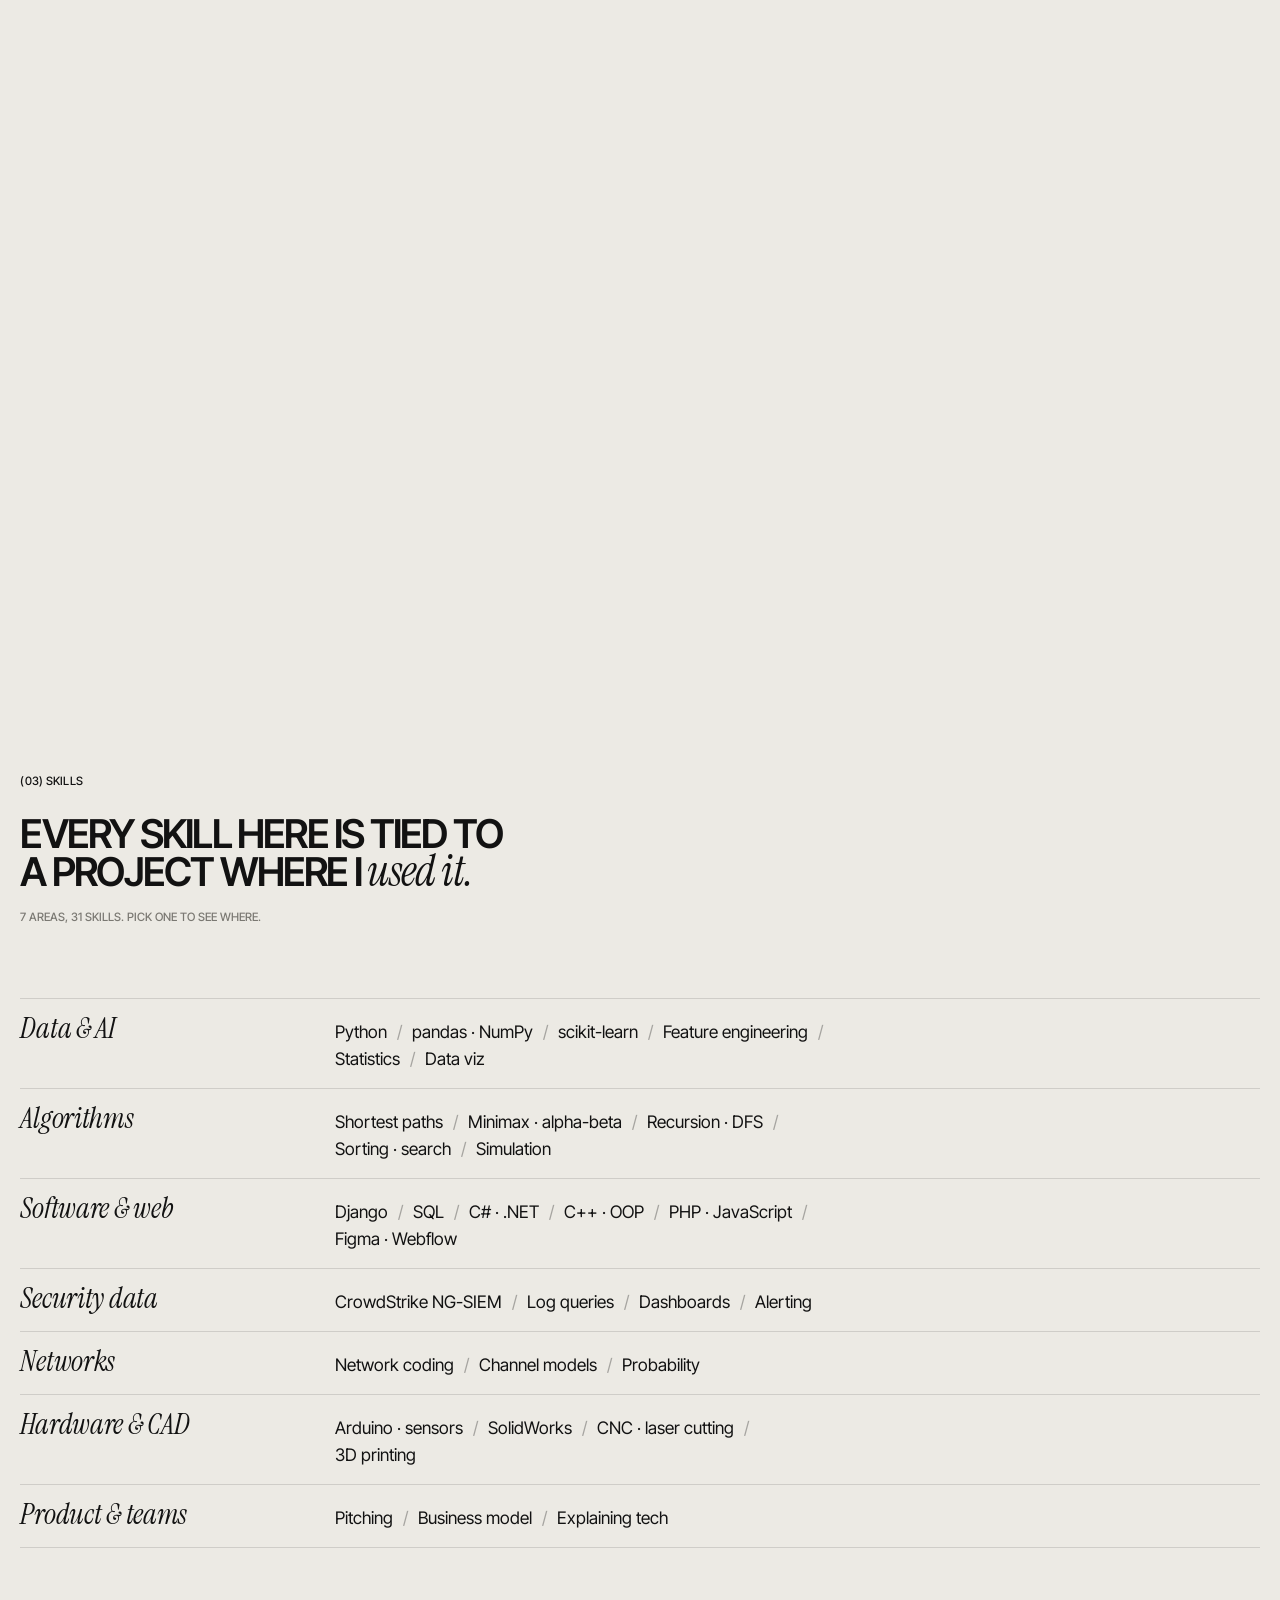
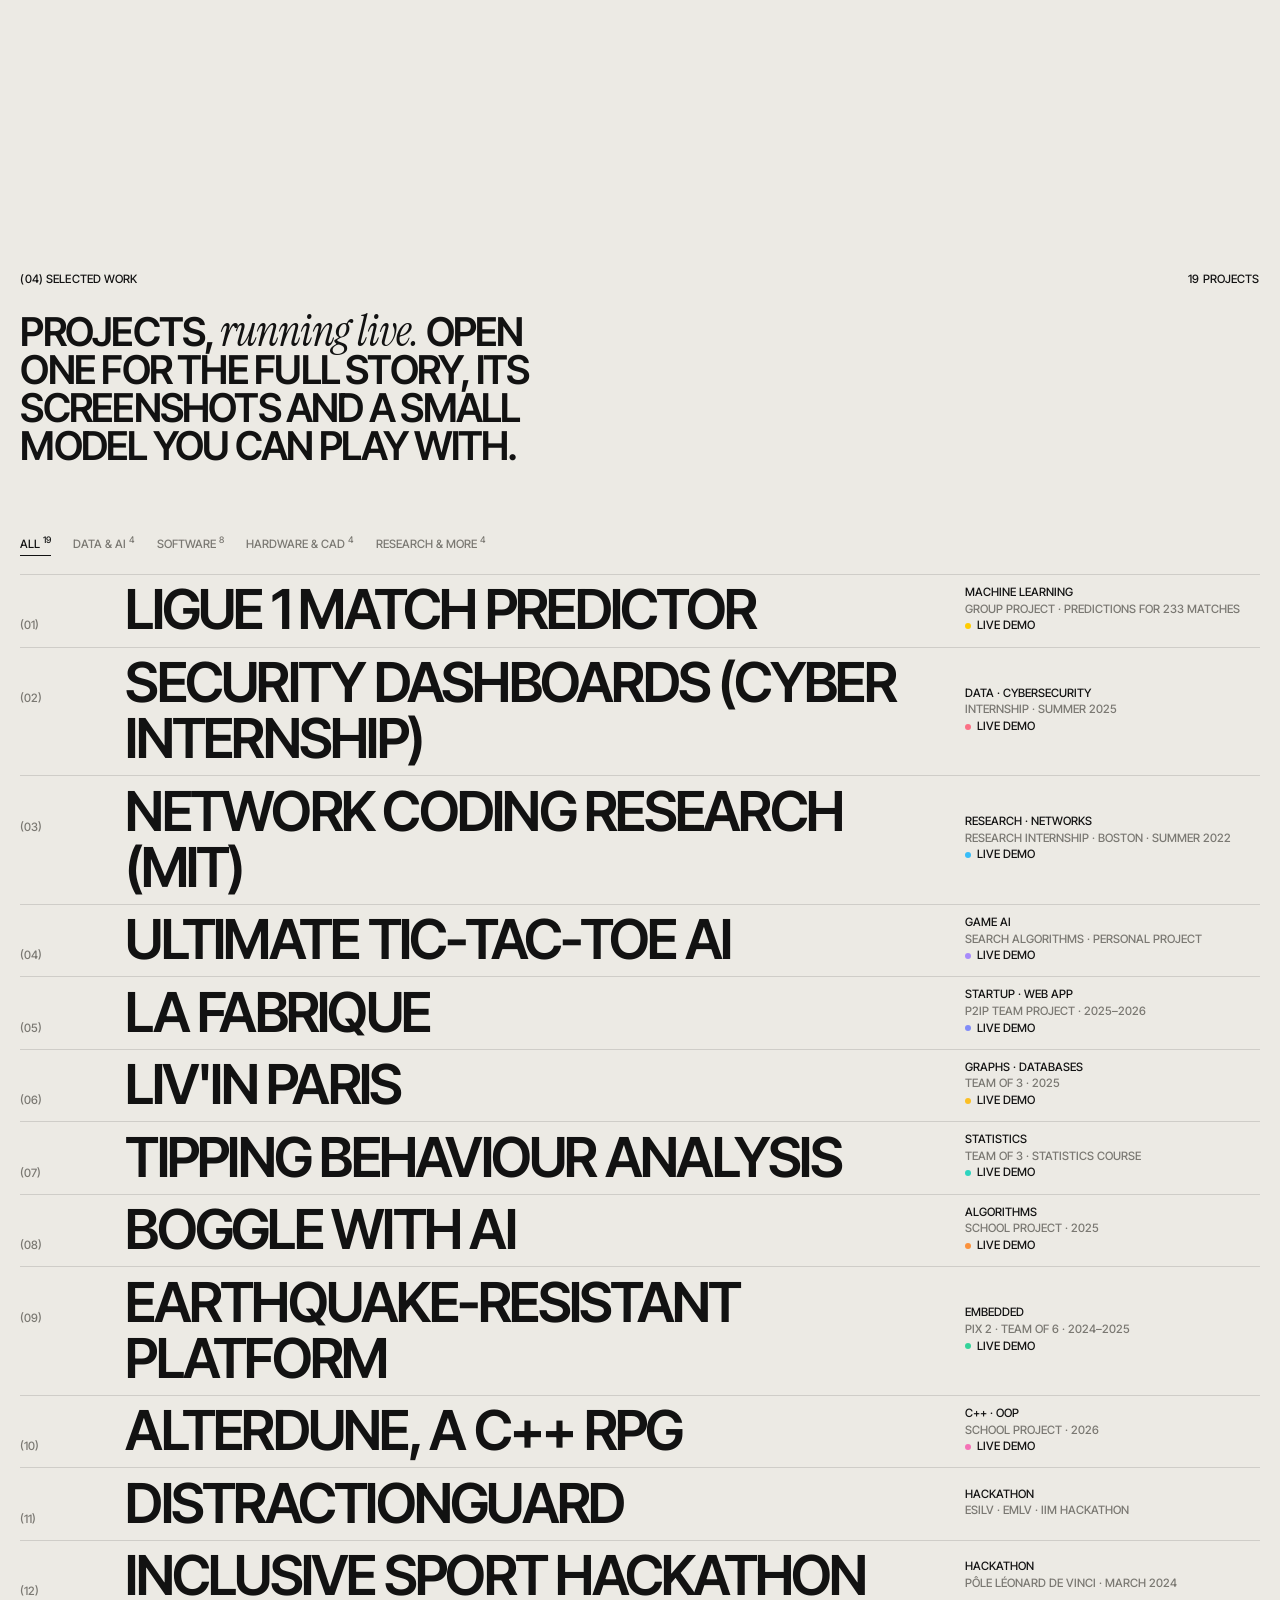
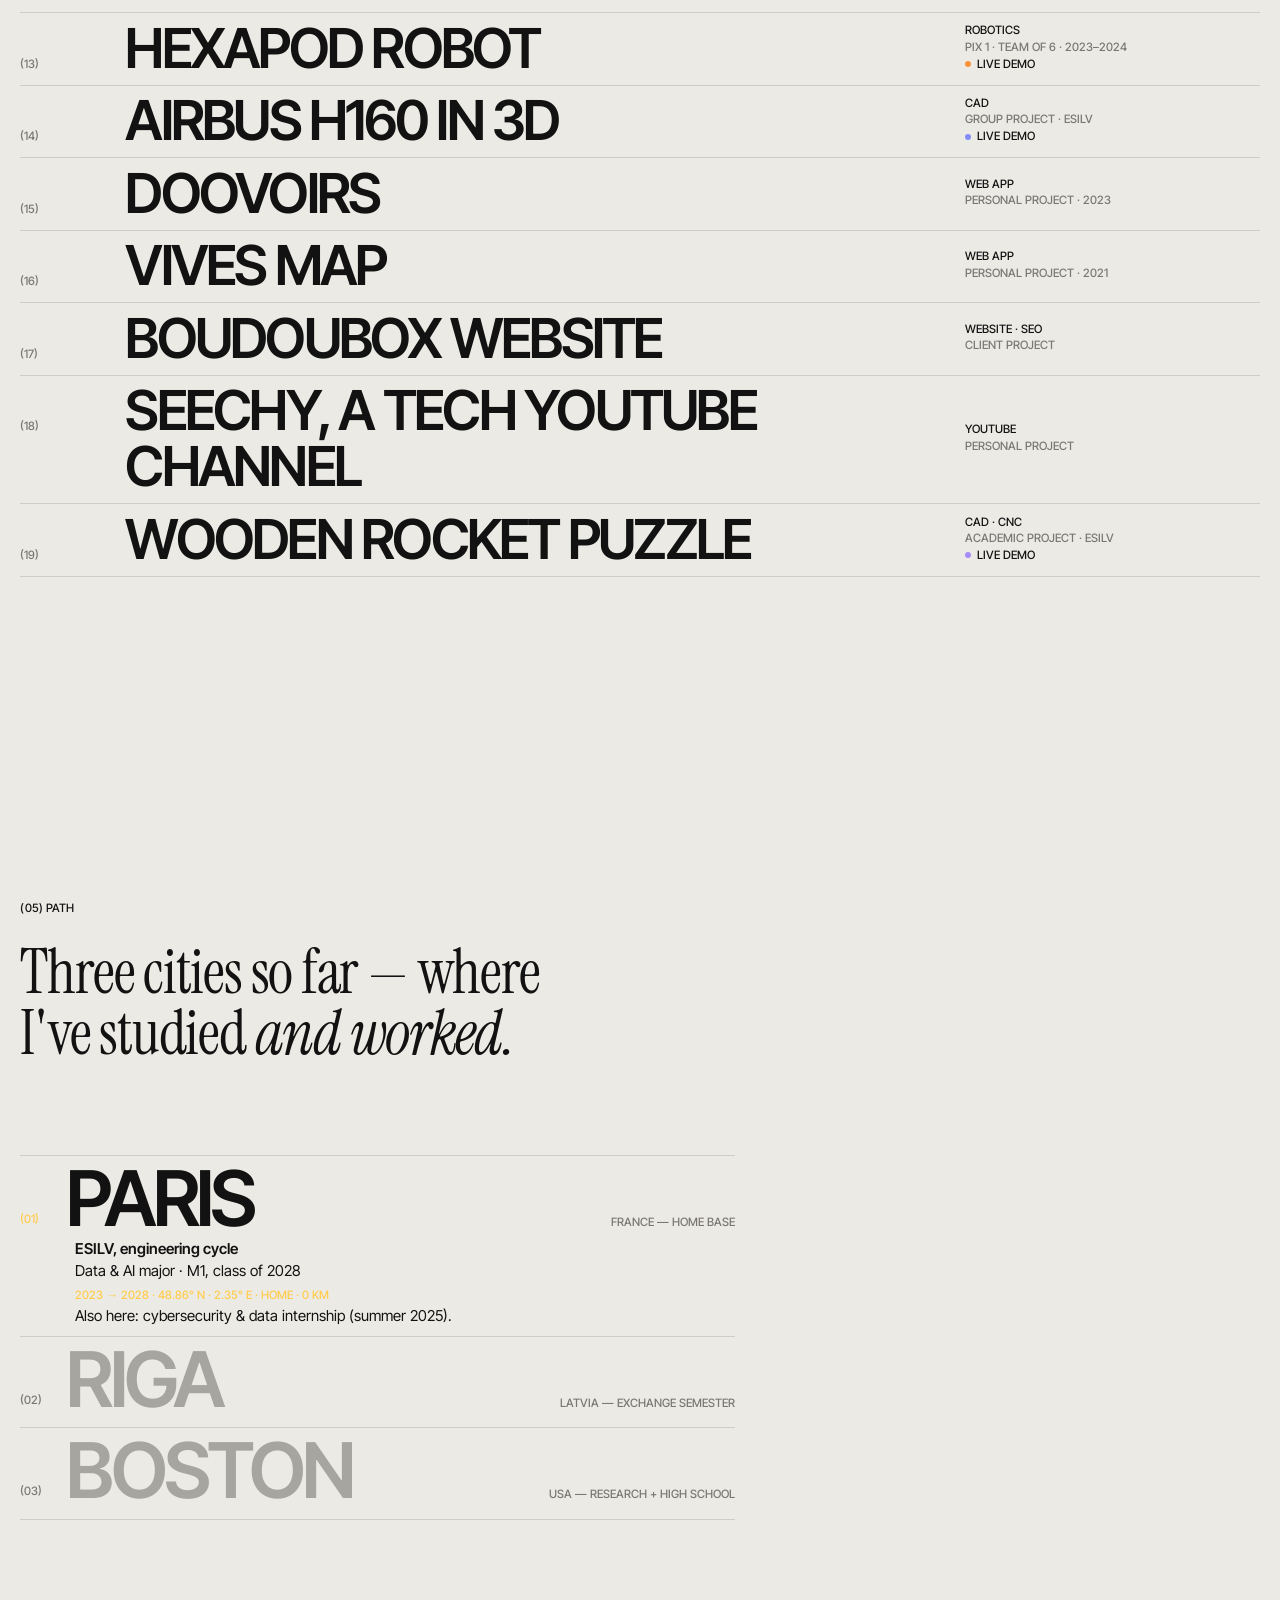
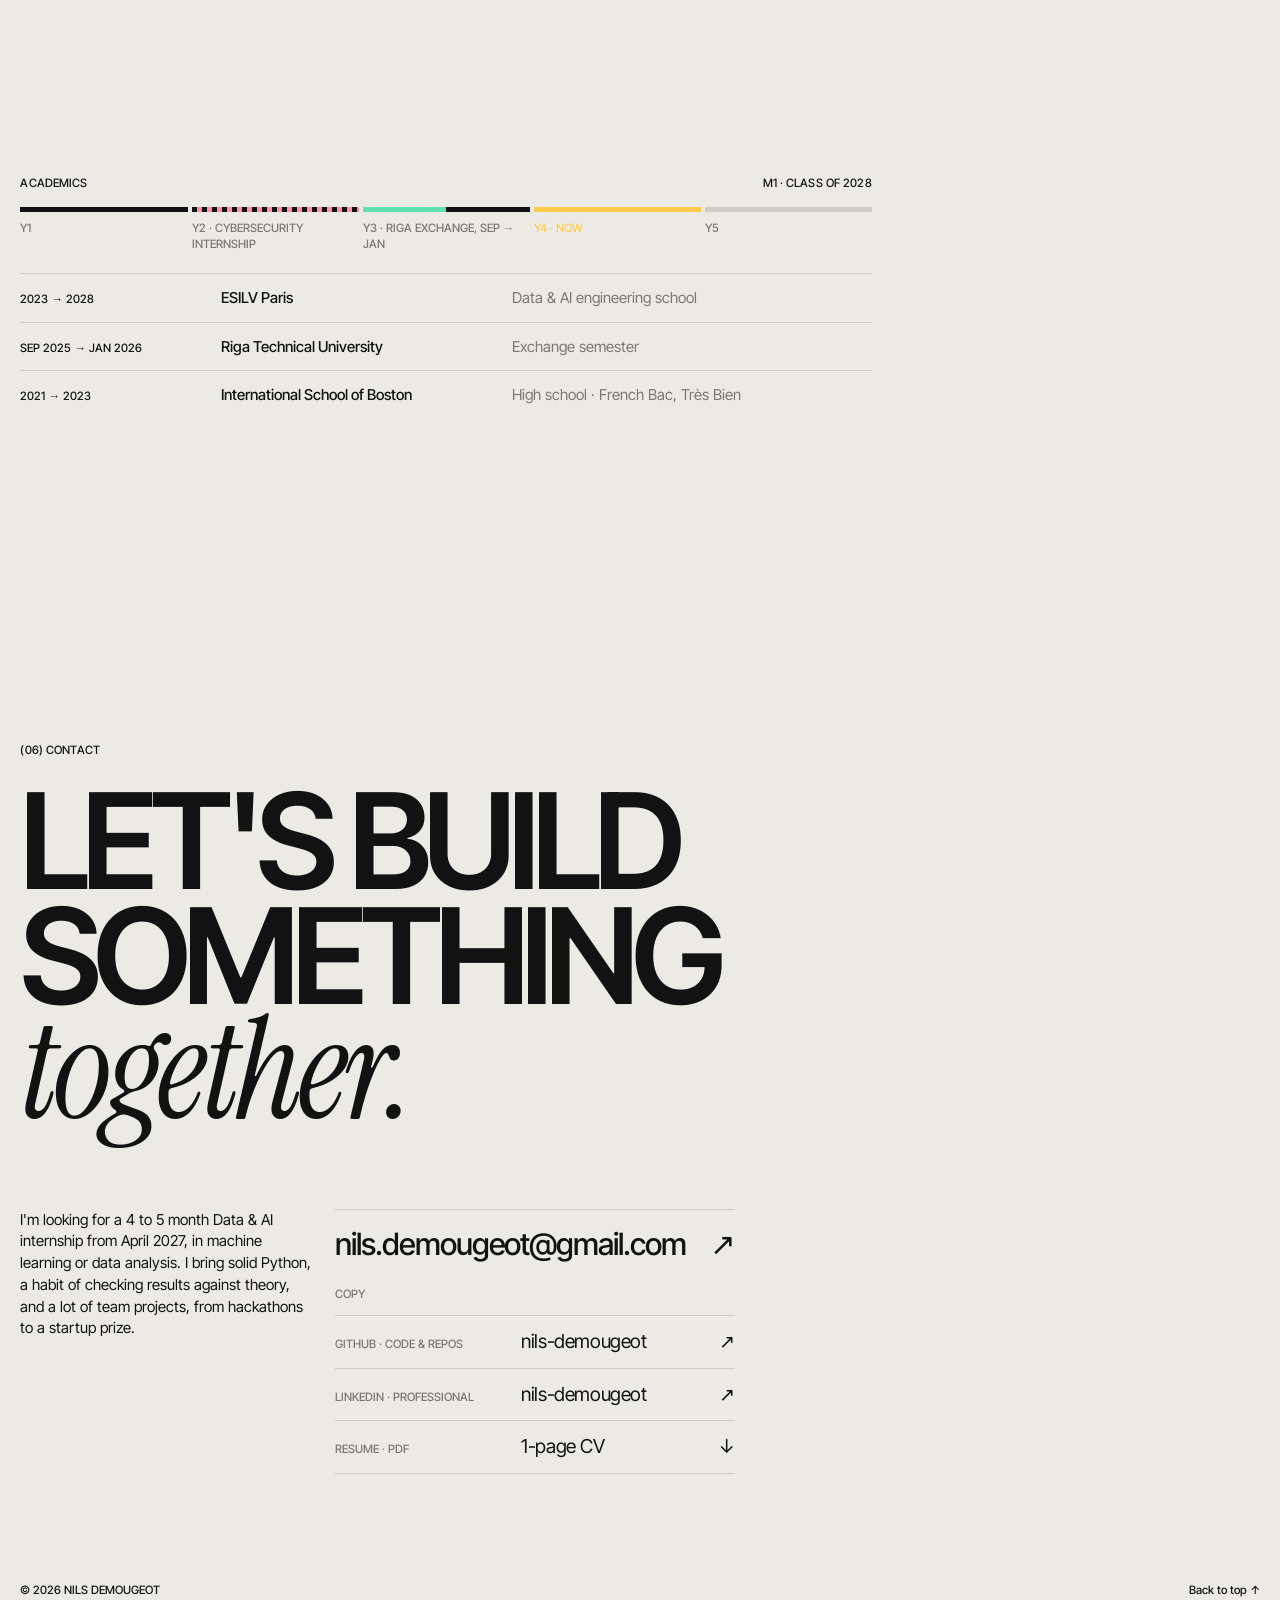
==== commit 8a9e962a: "Immersive version: data points, search, inertial scroll, deep links - A cloud of dots behind the ice" ====
--- a/3d/index.html
+++ b/3d/index.html
@@ -60,6 +60,7 @@
     <button type="button" data-goto="work">Work</button>
     <button type="button" data-goto="about">About</button>
     <button type="button" data-goto="path">Path</button>
+    <button type="button" data-find>Search <kbd>/</kbd></button>
   </nav>
   <span class="nav-time">Paris <time id="clock">--:--</time></span>
   <span class="nav-status"><i></i>Open to internships</span>
@@ -75,7 +76,29 @@
     <button type="button" data-goto="work"><i>(04)</i>Work</button>
     <button type="button" data-goto="path"><i>(05)</i>Path</button>
     <button type="button" data-goto="contact"><i>(06)</i>Contact</button>
+    <button type="button" data-find><i>( / )</i>Search</button>
   </nav>
+</div>
+
+<!-- Section rail -->
+<nav class="rail" id="rail" aria-label="Sections">
+  <span class="rail-line"><i id="railBar"></i></span>
+  <button type="button" data-goto="hero"><span>Intro</span></button>
+  <button type="button" data-goto="about"><span>About</span></button>
+  <button type="button" data-goto="build"><span>What I build</span></button>
+  <button type="button" data-goto="skills"><span>Skills</span></button>
+  <button type="button" data-goto="work"><span>Work</span></button>
+  <button type="button" data-goto="path"><span>Path</span></button>
+  <button type="button" data-goto="contact"><span>Contact</span></button>
+</nav>
+
+<!-- Search -->
+<div class="find" id="find" role="dialog" aria-modal="true" aria-label="Search the portfolio" hidden>
+  <div class="find-box">
+    <label class="find-top"><span>Search</span><input id="findIn" type="text" autocomplete="off" spellcheck="false" placeholder="python, django, MIT, ligue 1…"><kbd>esc</kbd></label>
+    <div class="find-out" id="findOut"></div>
+    <p class="find-foot"><span>↑ ↓ to move</span><span>↵ to open</span><span>19 projects · 31 skills</span></p>
+  </div>
 </div>
 
 <!-- Switch between the two versions of the portfolio -->
@@ -200,6 +223,7 @@
       <p data-reveal>I'm looking for a 4 to 5 month Data &amp; AI internship from April 2027, in machine learning or data analysis. I bring solid Python, a habit of checking results against theory, and a lot of team projects, from hackathons to a startup prize.</p>
       <div class="links" data-reveal>
         <a class="mail" href="mailto:nils.demougeot@gmail.com" data-cursor="write">nils.demougeot@gmail.com <span>↗</span></a>
+        <button type="button" class="copy" id="copyMail">Copy</button>
         <a href="https://github.com/nils-demougeot" target="_blank" rel="noopener"><small>GitHub · code &amp; repos</small>nils-demougeot <span>↗</span></a>
         <a href="https://www.linkedin.com/in/nils-demougeot/" target="_blank" rel="noopener"><small>LinkedIn · professional</small>nils-demougeot <span>↗</span></a>
         <a href="assets/cv/Resume_Nils_Demougeot.pdf" download="Resume_Nils_Demougeot.pdf"><small>Resume · PDF</small>1-page CV <span>↓</span></a>
